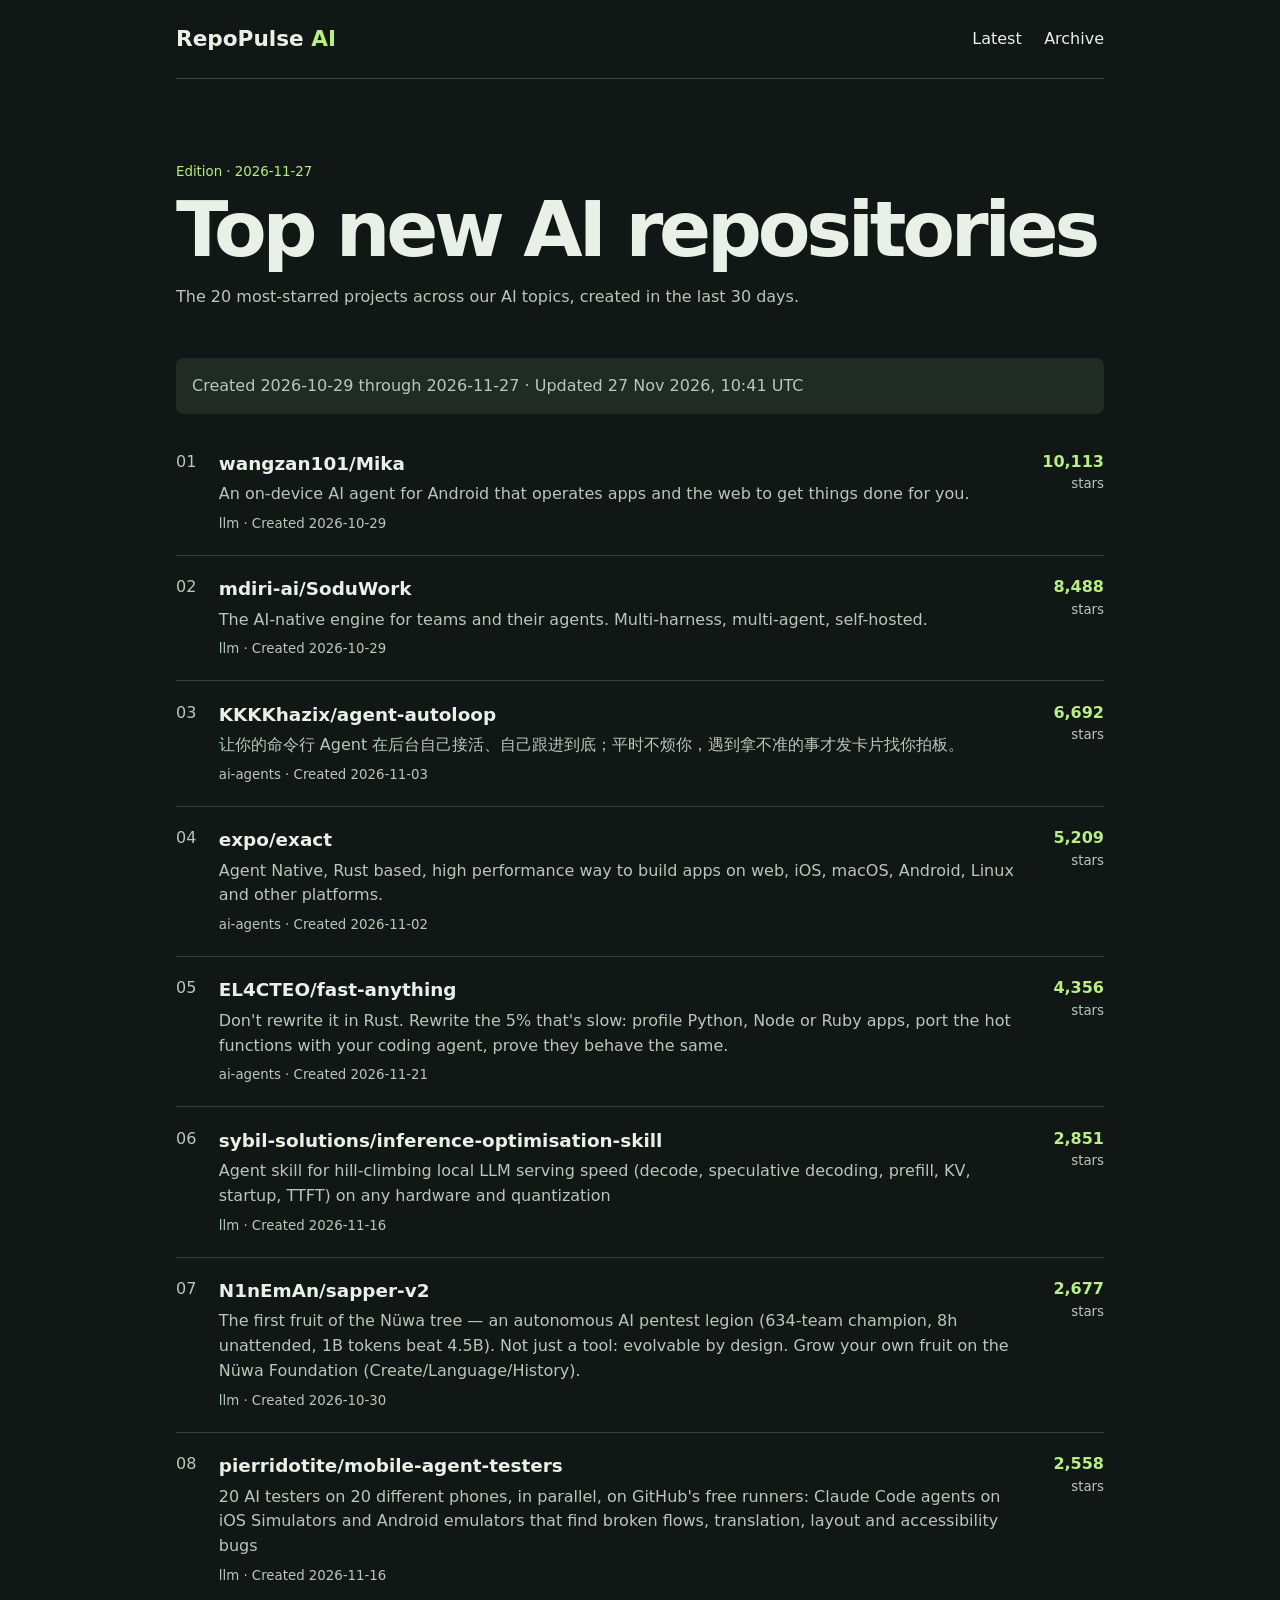
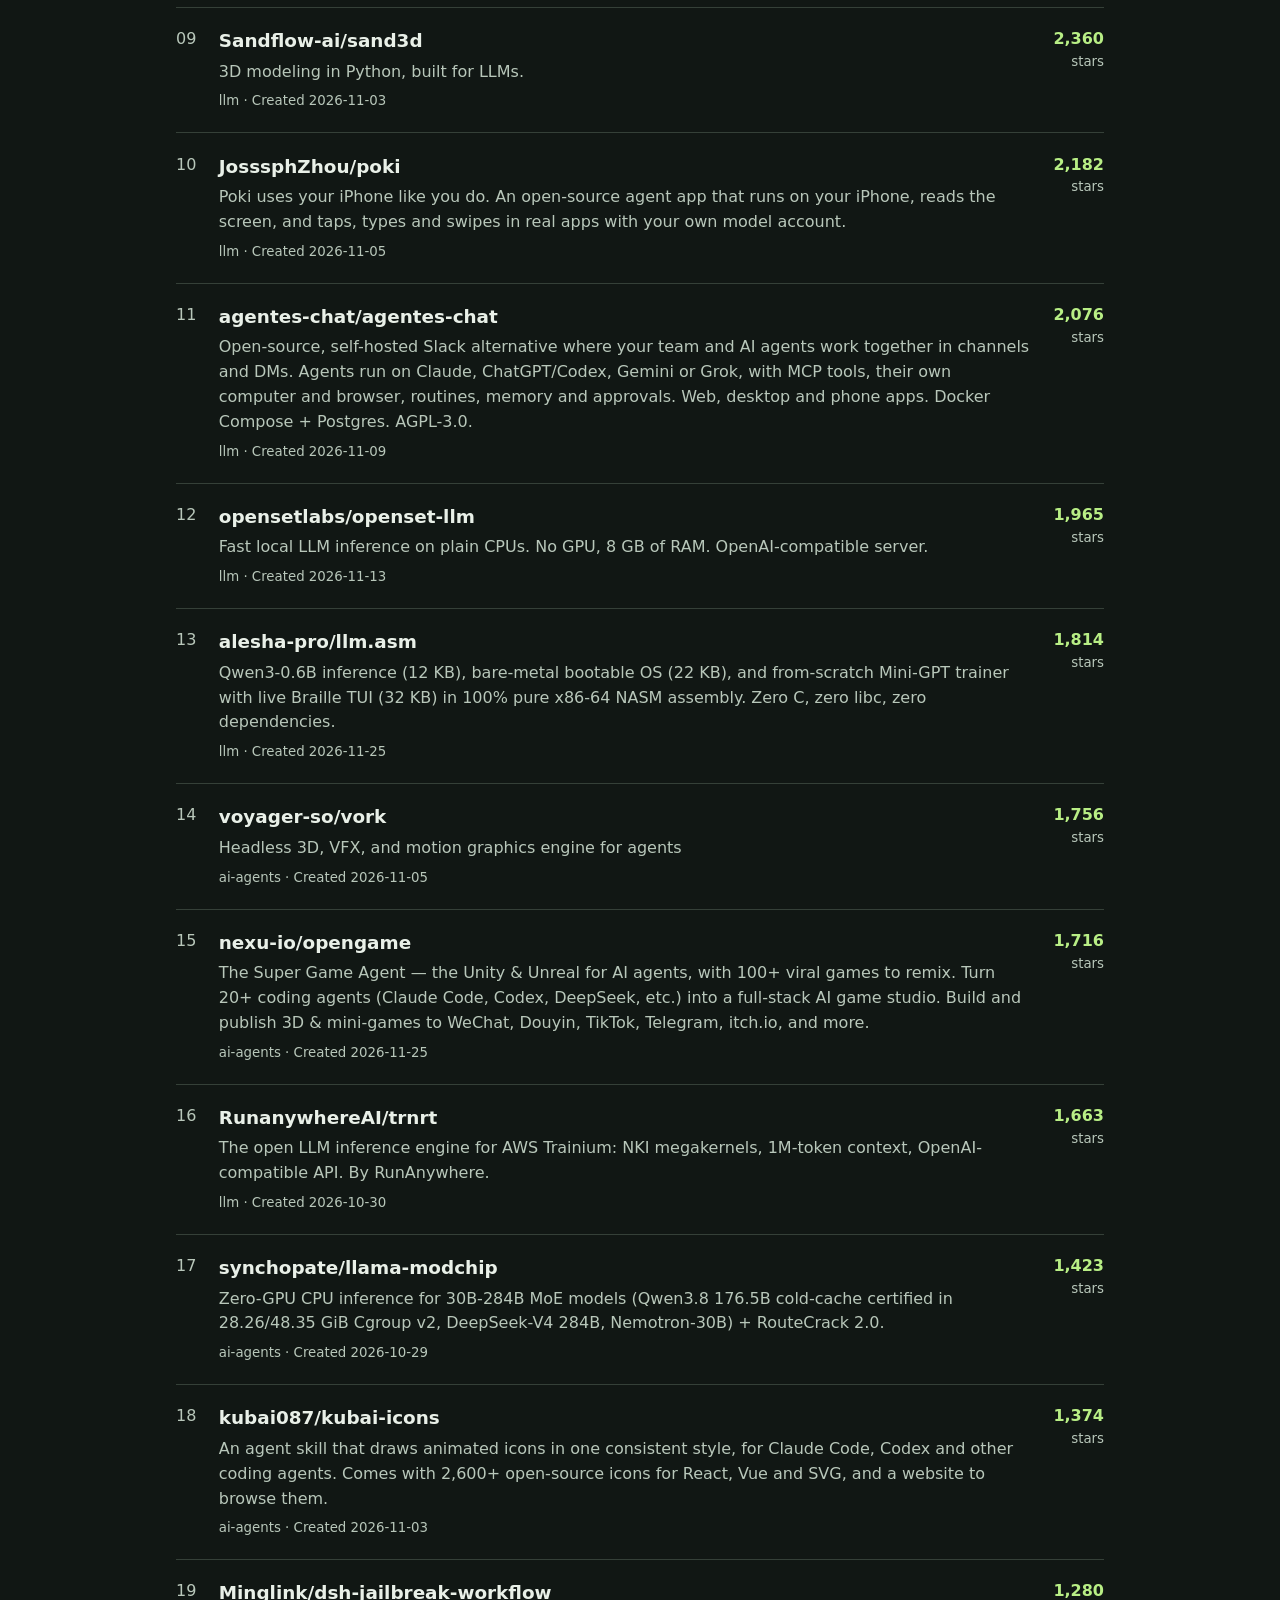
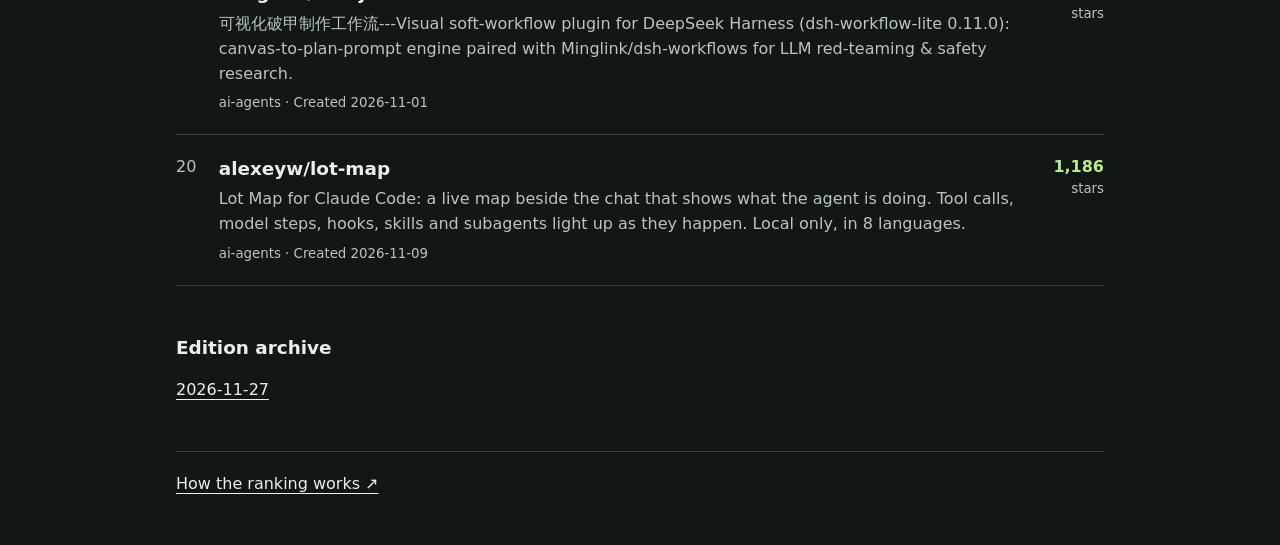
==== editions/2026-11-27/index.html @ 30b765ed "Record daily AI repository observation" ====
<!doctype html><html lang="en"><head><meta charset="utf-8">
<meta name="viewport" content="width=device-width, initial-scale=1">
<title>Edition · 2026-11-27 | RepoPulse AI</title><link rel="stylesheet" href="../../style.css"></head>
<body><header><a class="brand" href="../../">RepoPulse <b>AI</b></a>
<nav><a href="../../">Latest</a><a href="#archive">Archive</a></nav></header>
<main><section class="intro"><small>Edition · 2026-11-27</small><h1>Top new AI repositories</h1>
<p>The 20 most-starred projects across our AI topics, created in the last 30 days.</p></section>
<p class="window">Created 2026-10-29 through 2026-11-27 · Updated 27 Nov 2026, 10:41 UTC</p><ol><li class="row"><span class="rank">01</span><div>
<h2><a href="https://github.com/wangzan101/Mika">wangzan101/Mika</a></h2>
<p>An on-device AI agent for Android that operates apps and the web to get things done for you.</p><small>llm · Created <time datetime="2026-10-29">2026-10-29</time></small>
</div><strong>10,113<small>stars</small></strong></li><li class="row"><span class="rank">02</span><div>
<h2><a href="https://github.com/mdiri-ai/SoduWork">mdiri-ai/SoduWork</a></h2>
<p>The AI-native engine for teams and their agents. Multi-harness, multi-agent, self-hosted.</p><small>llm · Created <time datetime="2026-10-29">2026-10-29</time></small>
</div><strong>8,488<small>stars</small></strong></li><li class="row"><span class="rank">03</span><div>
<h2><a href="https://github.com/KKKKhazix/agent-autoloop">KKKKhazix/agent-autoloop</a></h2>
<p>让你的命令行 Agent 在后台自己接活、自己跟进到底；平时不烦你，遇到拿不准的事才发卡片找你拍板。</p><small>ai-agents · Created <time datetime="2026-11-03">2026-11-03</time></small>
</div><strong>6,692<small>stars</small></strong></li><li class="row"><span class="rank">04</span><div>
<h2><a href="https://github.com/expo/exact">expo/exact</a></h2>
<p>Agent Native, Rust based, high performance way to build apps on web, iOS, macOS, Android, Linux and other platforms. </p><small>ai-agents · Created <time datetime="2026-11-02">2026-11-02</time></small>
</div><strong>5,209<small>stars</small></strong></li><li class="row"><span class="rank">05</span><div>
<h2><a href="https://github.com/EL4CTEO/fast-anything">EL4CTEO/fast-anything</a></h2>
<p>Don&#x27;t rewrite it in Rust. Rewrite the 5% that&#x27;s slow: profile Python, Node or Ruby apps, port the hot functions with your coding agent, prove they behave the same.</p><small>ai-agents · Created <time datetime="2026-11-21">2026-11-21</time></small>
</div><strong>4,356<small>stars</small></strong></li><li class="row"><span class="rank">06</span><div>
<h2><a href="https://github.com/sybil-solutions/inference-optimisation-skill">sybil-solutions/inference-optimisation-skill</a></h2>
<p>Agent skill for hill-climbing local LLM serving speed (decode, speculative decoding, prefill, KV, startup, TTFT) on any hardware and quantization</p><small>llm · Created <time datetime="2026-11-16">2026-11-16</time></small>
</div><strong>2,851<small>stars</small></strong></li><li class="row"><span class="rank">07</span><div>
<h2><a href="https://github.com/N1nEmAn/sapper-v2">N1nEmAn/sapper-v2</a></h2>
<p>The first fruit of the Nüwa tree — an autonomous AI pentest legion (634-team champion, 8h unattended, 1B tokens beat 4.5B). Not just a tool: evolvable by design. Grow your own fruit on the Nüwa Foundation (Create/Language/History).</p><small>llm · Created <time datetime="2026-10-30">2026-10-30</time></small>
</div><strong>2,677<small>stars</small></strong></li><li class="row"><span class="rank">08</span><div>
<h2><a href="https://github.com/pierridotite/mobile-agent-testers">pierridotite/mobile-agent-testers</a></h2>
<p>20 AI testers on 20 different phones, in parallel, on GitHub&#x27;s free runners: Claude Code agents on iOS Simulators and Android emulators that find broken flows, translation, layout and accessibility bugs</p><small>llm · Created <time datetime="2026-11-16">2026-11-16</time></small>
</div><strong>2,558<small>stars</small></strong></li><li class="row"><span class="rank">09</span><div>
<h2><a href="https://github.com/Sandflow-ai/sand3d">Sandflow-ai/sand3d</a></h2>
<p>3D modeling in Python, built for LLMs.</p><small>llm · Created <time datetime="2026-11-03">2026-11-03</time></small>
</div><strong>2,360<small>stars</small></strong></li><li class="row"><span class="rank">10</span><div>
<h2><a href="https://github.com/JosssphZhou/poki">JosssphZhou/poki</a></h2>
<p>Poki uses your iPhone like you do. An open-source agent app that runs on your iPhone, reads the screen, and taps, types and swipes in real apps with your own model account.</p><small>llm · Created <time datetime="2026-11-05">2026-11-05</time></small>
</div><strong>2,182<small>stars</small></strong></li><li class="row"><span class="rank">11</span><div>
<h2><a href="https://github.com/agentes-chat/agentes-chat">agentes-chat/agentes-chat</a></h2>
<p>Open-source, self-hosted Slack alternative where your team and AI agents work together in channels and DMs. Agents run on Claude, ChatGPT/Codex, Gemini or Grok, with MCP tools, their own computer and browser, routines, memory and approvals. Web, desktop and phone apps. Docker Compose + Postgres. AGPL-3.0.</p><small>llm · Created <time datetime="2026-11-09">2026-11-09</time></small>
</div><strong>2,076<small>stars</small></strong></li><li class="row"><span class="rank">12</span><div>
<h2><a href="https://github.com/opensetlabs/openset-llm">opensetlabs/openset-llm</a></h2>
<p>Fast local LLM inference on plain CPUs. No GPU, 8 GB of RAM. OpenAI-compatible server.</p><small>llm · Created <time datetime="2026-11-13">2026-11-13</time></small>
</div><strong>1,965<small>stars</small></strong></li><li class="row"><span class="rank">13</span><div>
<h2><a href="https://github.com/alesha-pro/llm.asm">alesha-pro/llm.asm</a></h2>
<p>Qwen3-0.6B inference (12 KB), bare-metal bootable OS (22 KB), and from-scratch Mini-GPT trainer with live Braille TUI (32 KB) in 100% pure x86-64 NASM assembly. Zero C, zero libc, zero dependencies.</p><small>llm · Created <time datetime="2026-11-25">2026-11-25</time></small>
</div><strong>1,814<small>stars</small></strong></li><li class="row"><span class="rank">14</span><div>
<h2><a href="https://github.com/voyager-so/vork">voyager-so/vork</a></h2>
<p>Headless 3D, VFX, and motion graphics engine for agents</p><small>ai-agents · Created <time datetime="2026-11-05">2026-11-05</time></small>
</div><strong>1,756<small>stars</small></strong></li><li class="row"><span class="rank">15</span><div>
<h2><a href="https://github.com/nexu-io/opengame">nexu-io/opengame</a></h2>
<p>The Super Game Agent — the Unity &amp; Unreal for AI agents, with 100+ viral games to remix. Turn 20+ coding agents (Claude Code, Codex, DeepSeek, etc.) into a full-stack AI game studio. Build and publish 3D &amp; mini-games to WeChat, Douyin, TikTok, Telegram, itch.io, and more.</p><small>ai-agents · Created <time datetime="2026-11-25">2026-11-25</time></small>
</div><strong>1,716<small>stars</small></strong></li><li class="row"><span class="rank">16</span><div>
<h2><a href="https://github.com/RunanywhereAI/trnrt">RunanywhereAI/trnrt</a></h2>
<p>The open LLM inference engine for AWS Trainium: NKI megakernels, 1M-token context, OpenAI-compatible API. By RunAnywhere.</p><small>llm · Created <time datetime="2026-10-30">2026-10-30</time></small>
</div><strong>1,663<small>stars</small></strong></li><li class="row"><span class="rank">17</span><div>
<h2><a href="https://github.com/synchopate/llama-modchip">synchopate/llama-modchip</a></h2>
<p>Zero-GPU CPU inference for 30B-284B MoE models (Qwen3.8 176.5B cold-cache certified in 28.26/48.35 GiB Cgroup v2, DeepSeek-V4 284B, Nemotron-30B) + RouteCrack 2.0.</p><small>ai-agents · Created <time datetime="2026-10-29">2026-10-29</time></small>
</div><strong>1,423<small>stars</small></strong></li><li class="row"><span class="rank">18</span><div>
<h2><a href="https://github.com/kubai087/kubai-icons">kubai087/kubai-icons</a></h2>
<p>An agent skill that draws animated icons in one consistent style, for Claude Code, Codex and other coding agents. Comes with 2,600+ open-source icons for React, Vue and SVG, and a website to browse them.</p><small>ai-agents · Created <time datetime="2026-11-03">2026-11-03</time></small>
</div><strong>1,374<small>stars</small></strong></li><li class="row"><span class="rank">19</span><div>
<h2><a href="https://github.com/Minglink/dsh-jailbreak-workflow">Minglink/dsh-jailbreak-workflow</a></h2>
<p>可视化破甲制作工作流---Visual soft-workflow plugin for DeepSeek Harness (dsh-workflow-lite 0.11.0): canvas-to-plan-prompt engine paired with Minglink/dsh-workflows for LLM red-teaming &amp; safety research.</p><small>ai-agents · Created <time datetime="2026-11-01">2026-11-01</time></small>
</div><strong>1,280<small>stars</small></strong></li><li class="row"><span class="rank">20</span><div>
<h2><a href="https://github.com/alexeyw/lot-map">alexeyw/lot-map</a></h2>
<p>Lot Map for Claude Code: a live map beside the chat that shows what the agent is doing. Tool calls, model steps, hooks, skills and subagents light up as they happen. Local only, in 8 languages.</p><small>ai-agents · Created <time datetime="2026-11-09">2026-11-09</time></small>
</div><strong>1,186<small>stars</small></strong></li></ol>
<section id="archive"><h2>Edition archive</h2><ul><li><a href="../../editions/2026-11-27/">2026-11-27</a></li></ul></section>
<footer><a href="https://github.com/Devparihar5/repopulse-ai#ranking">How the ranking works ↗</a></footer>
</main></body></html>
---- style.css ----
:root {color-scheme:dark;font:16px/1.55 "Inter",system-ui,sans-serif;background:#111714;color:#e9f0e8}
* {box-sizing:border-box}
body {max-width:64rem;margin:auto;padding:0 clamp(1rem,4vw,3rem)}
header,nav,.row {display:flex;align-items:center;gap:1.4rem}
header {justify-content:space-between;padding:1.4rem 0;border-bottom:1px solid #38443a}
a {color:inherit;text-underline-offset:.25em}
.brand,h2 a,nav a {text-decoration:none}
a:hover {text-decoration:underline}
.brand {font-size:1.35rem;font-weight:750}
b,strong,.intro small {color:#b8ee85}
.intro {padding:clamp(2rem,7vw,5rem) 0 1rem}
h1 {font-size:clamp(2.4rem,6vw,4.8rem);line-height:1;margin:.5rem 0;letter-spacing:-.055em}
p,small,.rank {color:#b8c7ba}
.window,.empty {padding:1rem;background:#202c23;border-radius:.45rem}
ol,ul {padding:0;list-style:none}
.row {padding:1.2rem 0;border-bottom:1px solid #354038;align-items:flex-start}
.row div {flex:1;min-width:0;overflow-wrap:anywhere}
h2 {font-size:1.15rem;margin:0}
.row p {margin:.25rem 0}
strong,.rank {font-variant-numeric:tabular-nums}
strong {text-align:right}
strong small {display:block;font-weight:400}
#archive {margin:3rem 0}
#archive ul {display:flex;flex-wrap:wrap;gap:1rem}
footer {border-top:1px solid #354038;padding:1.25rem 0 3rem}
@media(max-width:520px){.row {gap:.55rem}nav {gap:.8rem}}
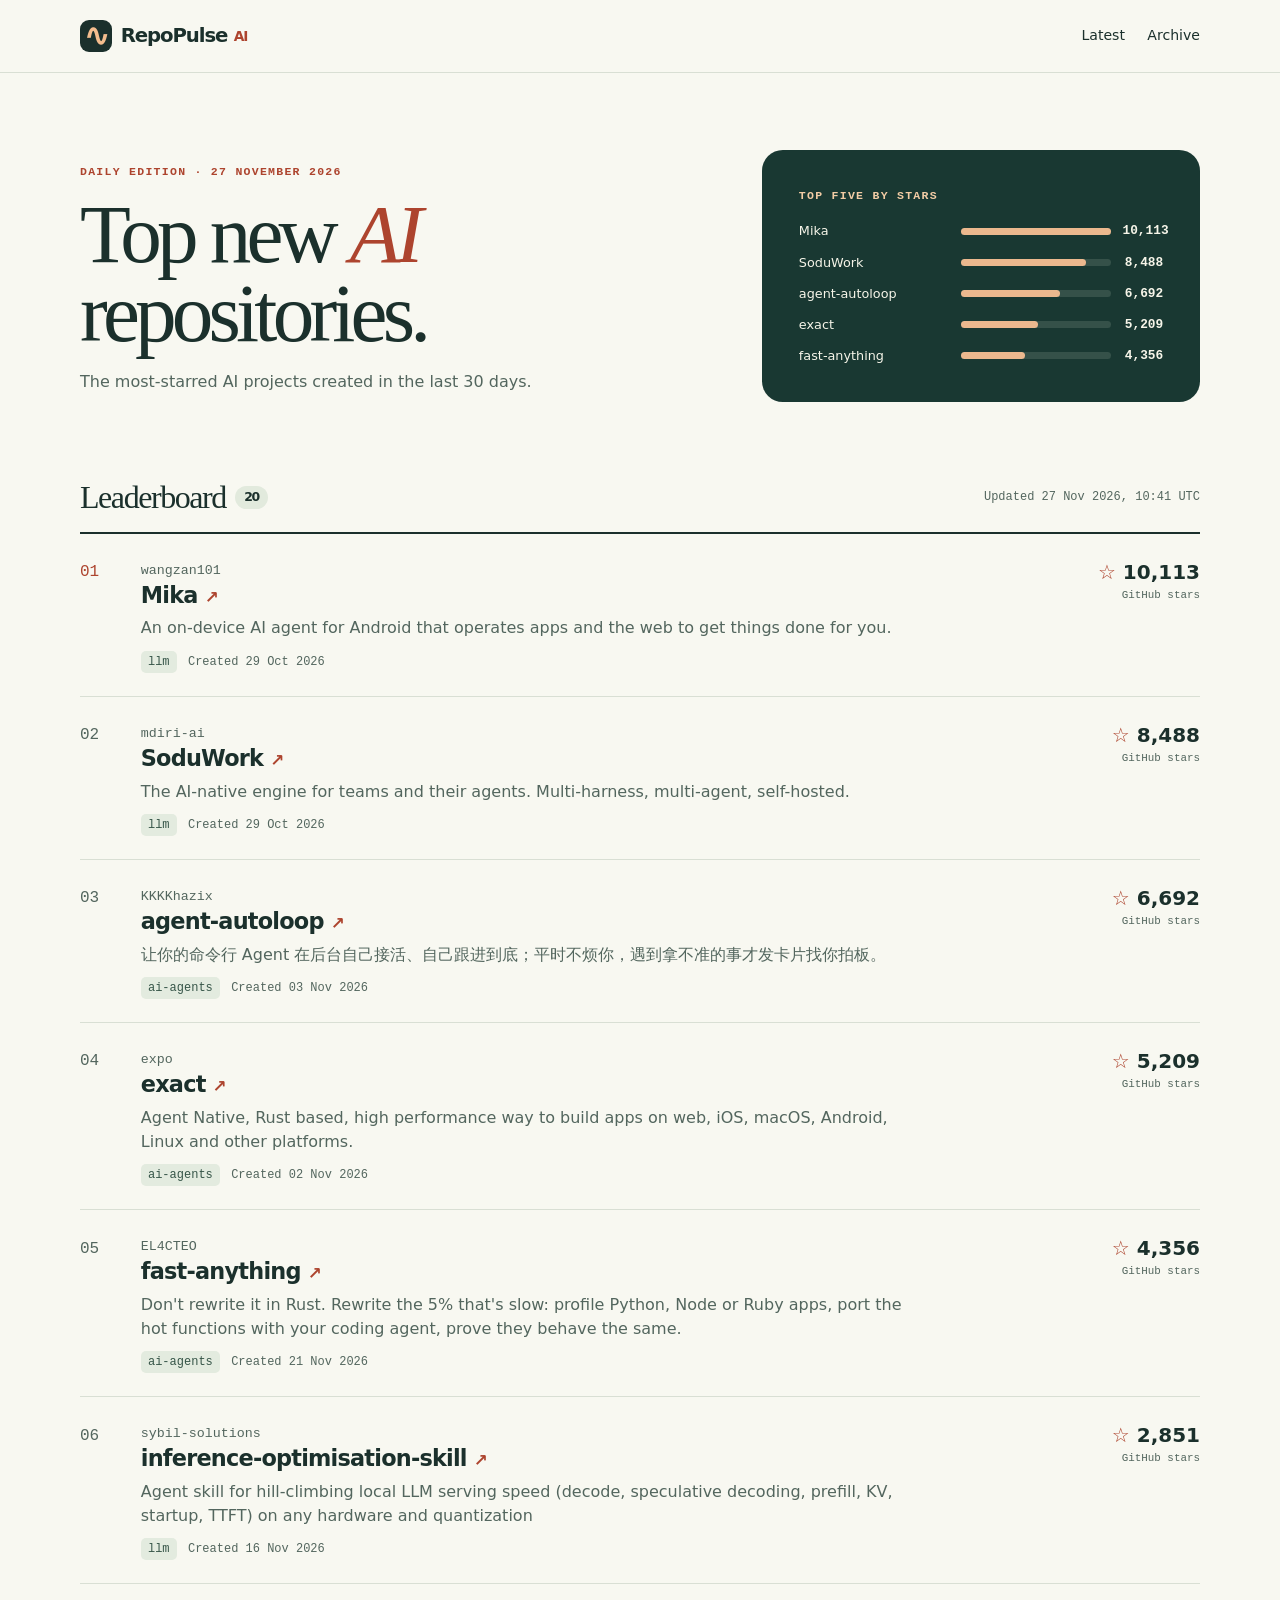
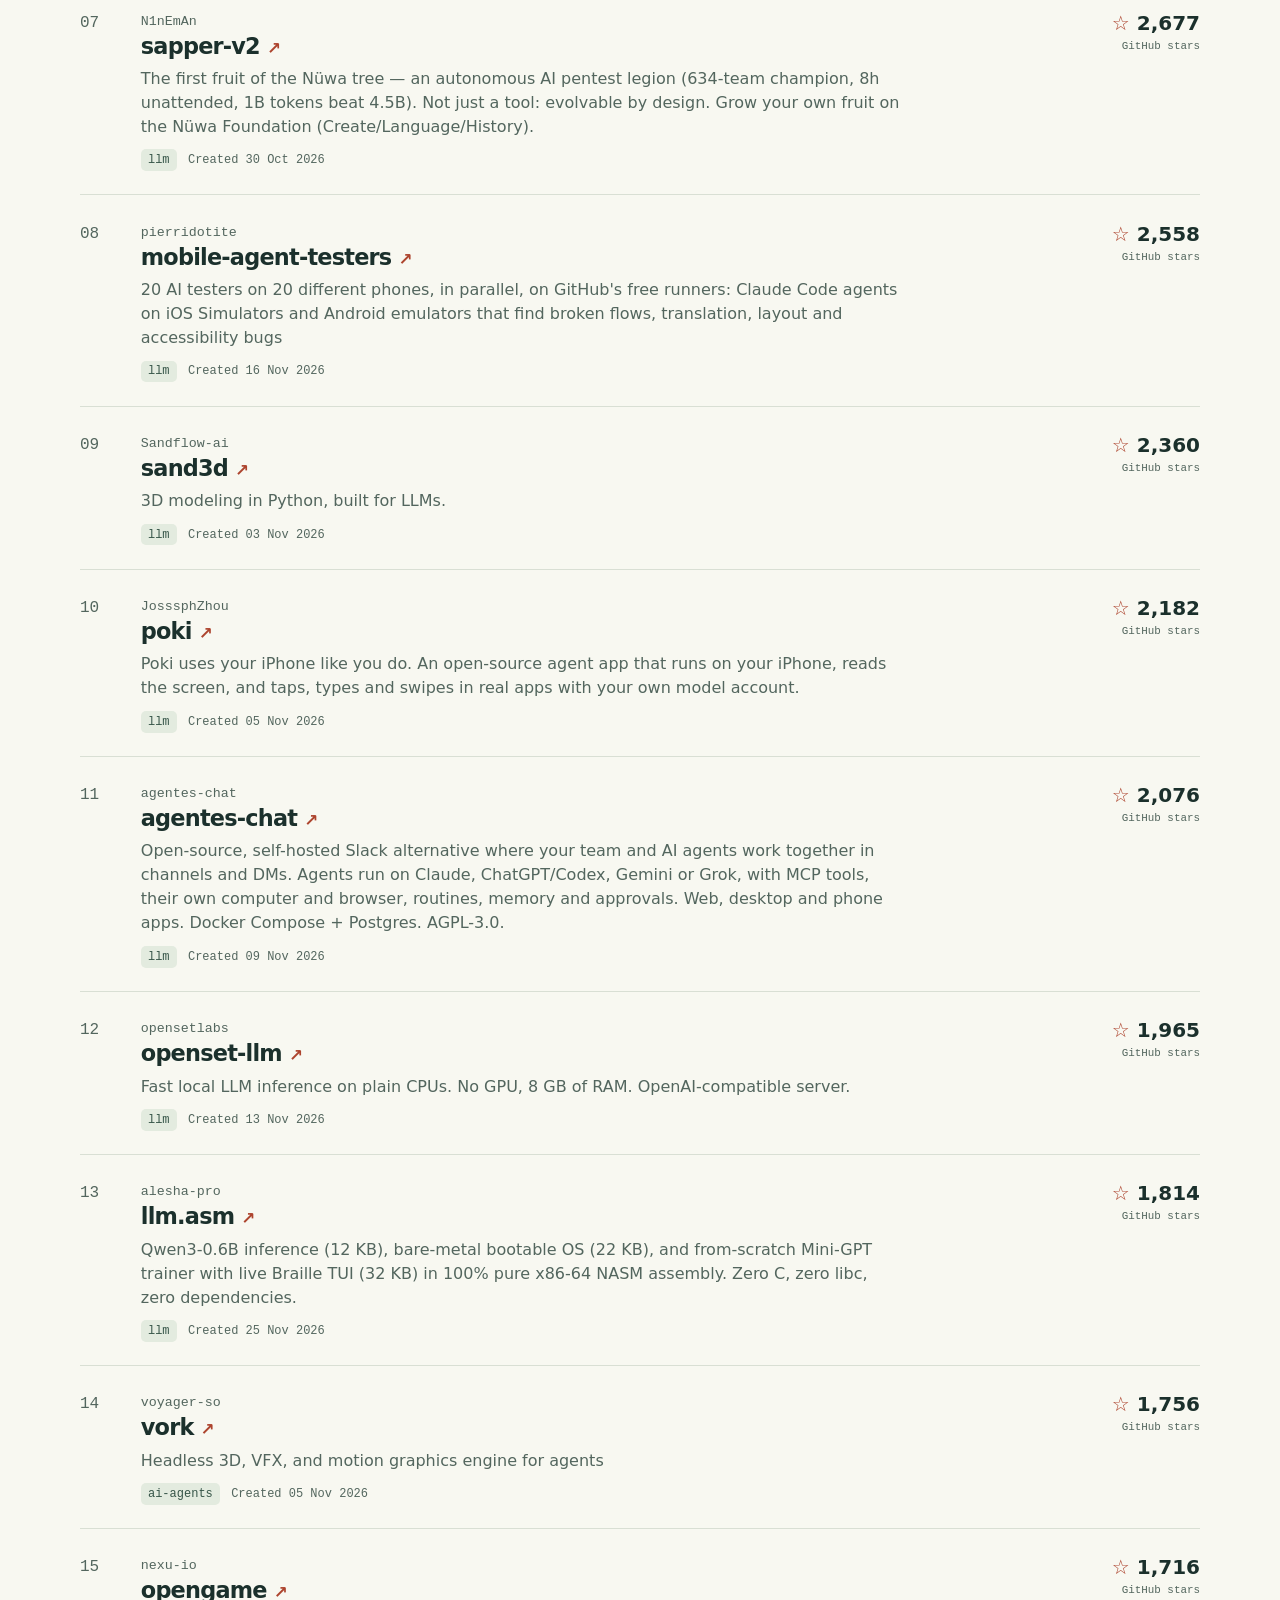
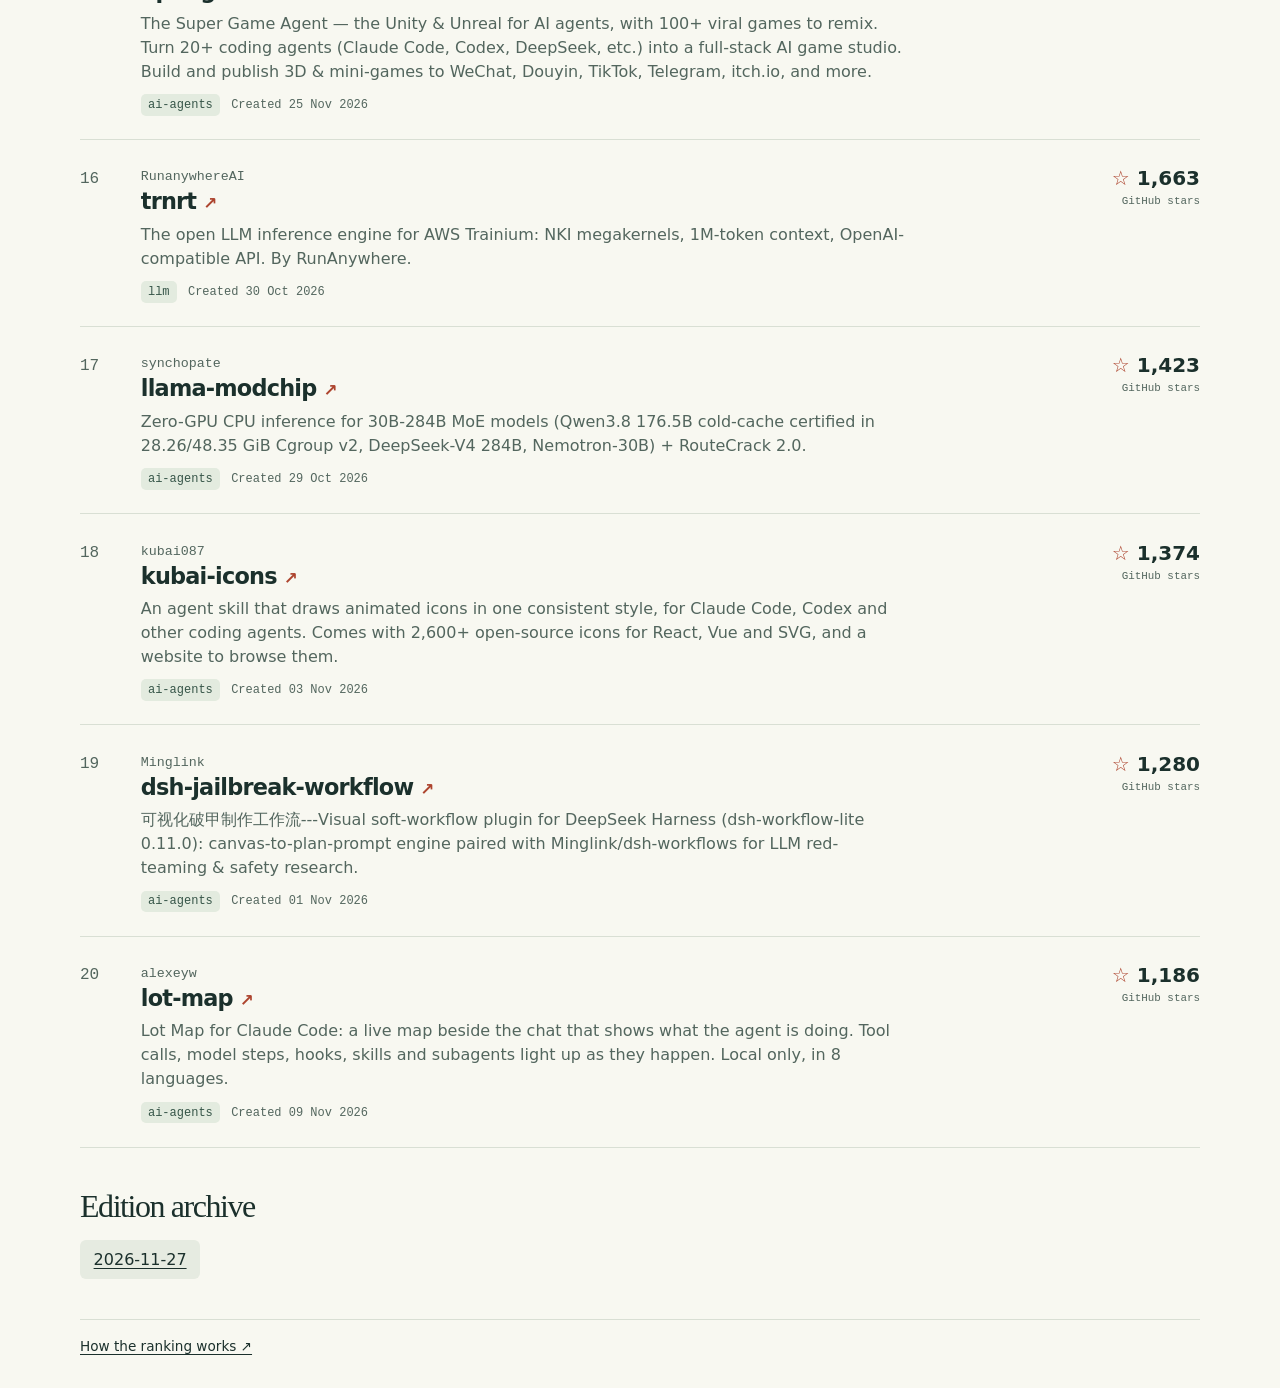
==== commit 4cee3900: "Record daily AI repository observation" ====
--- a/editions/2026-11-27/index.html
+++ b/editions/2026-11-27/index.html
@@ -1,71 +1,92 @@
 <!doctype html><html lang="en"><head><meta charset="utf-8">
 <meta name="viewport" content="width=device-width, initial-scale=1">
-<title>Edition · 2026-11-27 | RepoPulse AI</title><link rel="stylesheet" href="../../style.css"></head>
-<body><header><a class="brand" href="../../">RepoPulse <b>AI</b></a>
-<nav><a href="../../">Latest</a><a href="#archive">Archive</a></nav></header>
-<main><section class="intro"><small>Edition · 2026-11-27</small><h1>Top new AI repositories</h1>
-<p>The 20 most-starred projects across our AI topics, created in the last 30 days.</p></section>
-<p class="window">Created 2026-10-29 through 2026-11-27 · Updated 27 Nov 2026, 10:41 UTC</p><ol><li class="row"><span class="rank">01</span><div>
-<h2><a href="https://github.com/wangzan101/Mika">wangzan101/Mika</a></h2>
-<p>An on-device AI agent for Android that operates apps and the web to get things done for you.</p><small>llm · Created <time datetime="2026-10-29">2026-10-29</time></small>
-</div><strong>10,113<small>stars</small></strong></li><li class="row"><span class="rank">02</span><div>
-<h2><a href="https://github.com/mdiri-ai/SoduWork">mdiri-ai/SoduWork</a></h2>
-<p>The AI-native engine for teams and their agents. Multi-harness, multi-agent, self-hosted.</p><small>llm · Created <time datetime="2026-10-29">2026-10-29</time></small>
-</div><strong>8,488<small>stars</small></strong></li><li class="row"><span class="rank">03</span><div>
-<h2><a href="https://github.com/KKKKhazix/agent-autoloop">KKKKhazix/agent-autoloop</a></h2>
-<p>让你的命令行 Agent 在后台自己接活、自己跟进到底；平时不烦你，遇到拿不准的事才发卡片找你拍板。</p><small>ai-agents · Created <time datetime="2026-11-03">2026-11-03</time></small>
-</div><strong>6,692<small>stars</small></strong></li><li class="row"><span class="rank">04</span><div>
-<h2><a href="https://github.com/expo/exact">expo/exact</a></h2>
-<p>Agent Native, Rust based, high performance way to build apps on web, iOS, macOS, Android, Linux and other platforms. </p><small>ai-agents · Created <time datetime="2026-11-02">2026-11-02</time></small>
-</div><strong>5,209<small>stars</small></strong></li><li class="row"><span class="rank">05</span><div>
-<h2><a href="https://github.com/EL4CTEO/fast-anything">EL4CTEO/fast-anything</a></h2>
-<p>Don&#x27;t rewrite it in Rust. Rewrite the 5% that&#x27;s slow: profile Python, Node or Ruby apps, port the hot functions with your coding agent, prove they behave the same.</p><small>ai-agents · Created <time datetime="2026-11-21">2026-11-21</time></small>
-</div><strong>4,356<small>stars</small></strong></li><li class="row"><span class="rank">06</span><div>
-<h2><a href="https://github.com/sybil-solutions/inference-optimisation-skill">sybil-solutions/inference-optimisation-skill</a></h2>
-<p>Agent skill for hill-climbing local LLM serving speed (decode, speculative decoding, prefill, KV, startup, TTFT) on any hardware and quantization</p><small>llm · Created <time datetime="2026-11-16">2026-11-16</time></small>
-</div><strong>2,851<small>stars</small></strong></li><li class="row"><span class="rank">07</span><div>
-<h2><a href="https://github.com/N1nEmAn/sapper-v2">N1nEmAn/sapper-v2</a></h2>
-<p>The first fruit of the Nüwa tree — an autonomous AI pentest legion (634-team champion, 8h unattended, 1B tokens beat 4.5B). Not just a tool: evolvable by design. Grow your own fruit on the Nüwa Foundation (Create/Language/History).</p><small>llm · Created <time datetime="2026-10-30">2026-10-30</time></small>
-</div><strong>2,677<small>stars</small></strong></li><li class="row"><span class="rank">08</span><div>
-<h2><a href="https://github.com/pierridotite/mobile-agent-testers">pierridotite/mobile-agent-testers</a></h2>
-<p>20 AI testers on 20 different phones, in parallel, on GitHub&#x27;s free runners: Claude Code agents on iOS Simulators and Android emulators that find broken flows, translation, layout and accessibility bugs</p><small>llm · Created <time datetime="2026-11-16">2026-11-16</time></small>
-</div><strong>2,558<small>stars</small></strong></li><li class="row"><span class="rank">09</span><div>
-<h2><a href="https://github.com/Sandflow-ai/sand3d">Sandflow-ai/sand3d</a></h2>
-<p>3D modeling in Python, built for LLMs.</p><small>llm · Created <time datetime="2026-11-03">2026-11-03</time></small>
-</div><strong>2,360<small>stars</small></strong></li><li class="row"><span class="rank">10</span><div>
-<h2><a href="https://github.com/JosssphZhou/poki">JosssphZhou/poki</a></h2>
-<p>Poki uses your iPhone like you do. An open-source agent app that runs on your iPhone, reads the screen, and taps, types and swipes in real apps with your own model account.</p><small>llm · Created <time datetime="2026-11-05">2026-11-05</time></small>
-</div><strong>2,182<small>stars</small></strong></li><li class="row"><span class="rank">11</span><div>
-<h2><a href="https://github.com/agentes-chat/agentes-chat">agentes-chat/agentes-chat</a></h2>
-<p>Open-source, self-hosted Slack alternative where your team and AI agents work together in channels and DMs. Agents run on Claude, ChatGPT/Codex, Gemini or Grok, with MCP tools, their own computer and browser, routines, memory and approvals. Web, desktop and phone apps. Docker Compose + Postgres. AGPL-3.0.</p><small>llm · Created <time datetime="2026-11-09">2026-11-09</time></small>
-</div><strong>2,076<small>stars</small></strong></li><li class="row"><span class="rank">12</span><div>
-<h2><a href="https://github.com/opensetlabs/openset-llm">opensetlabs/openset-llm</a></h2>
-<p>Fast local LLM inference on plain CPUs. No GPU, 8 GB of RAM. OpenAI-compatible server.</p><small>llm · Created <time datetime="2026-11-13">2026-11-13</time></small>
-</div><strong>1,965<small>stars</small></strong></li><li class="row"><span class="rank">13</span><div>
-<h2><a href="https://github.com/alesha-pro/llm.asm">alesha-pro/llm.asm</a></h2>
-<p>Qwen3-0.6B inference (12 KB), bare-metal bootable OS (22 KB), and from-scratch Mini-GPT trainer with live Braille TUI (32 KB) in 100% pure x86-64 NASM assembly. Zero C, zero libc, zero dependencies.</p><small>llm · Created <time datetime="2026-11-25">2026-11-25</time></small>
-</div><strong>1,814<small>stars</small></strong></li><li class="row"><span class="rank">14</span><div>
-<h2><a href="https://github.com/voyager-so/vork">voyager-so/vork</a></h2>
-<p>Headless 3D, VFX, and motion graphics engine for agents</p><small>ai-agents · Created <time datetime="2026-11-05">2026-11-05</time></small>
-</div><strong>1,756<small>stars</small></strong></li><li class="row"><span class="rank">15</span><div>
-<h2><a href="https://github.com/nexu-io/opengame">nexu-io/opengame</a></h2>
-<p>The Super Game Agent — the Unity &amp; Unreal for AI agents, with 100+ viral games to remix. Turn 20+ coding agents (Claude Code, Codex, DeepSeek, etc.) into a full-stack AI game studio. Build and publish 3D &amp; mini-games to WeChat, Douyin, TikTok, Telegram, itch.io, and more.</p><small>ai-agents · Created <time datetime="2026-11-25">2026-11-25</time></small>
-</div><strong>1,716<small>stars</small></strong></li><li class="row"><span class="rank">16</span><div>
-<h2><a href="https://github.com/RunanywhereAI/trnrt">RunanywhereAI/trnrt</a></h2>
-<p>The open LLM inference engine for AWS Trainium: NKI megakernels, 1M-token context, OpenAI-compatible API. By RunAnywhere.</p><small>llm · Created <time datetime="2026-10-30">2026-10-30</time></small>
-</div><strong>1,663<small>stars</small></strong></li><li class="row"><span class="rank">17</span><div>
-<h2><a href="https://github.com/synchopate/llama-modchip">synchopate/llama-modchip</a></h2>
-<p>Zero-GPU CPU inference for 30B-284B MoE models (Qwen3.8 176.5B cold-cache certified in 28.26/48.35 GiB Cgroup v2, DeepSeek-V4 284B, Nemotron-30B) + RouteCrack 2.0.</p><small>ai-agents · Created <time datetime="2026-10-29">2026-10-29</time></small>
-</div><strong>1,423<small>stars</small></strong></li><li class="row"><span class="rank">18</span><div>
-<h2><a href="https://github.com/kubai087/kubai-icons">kubai087/kubai-icons</a></h2>
-<p>An agent skill that draws animated icons in one consistent style, for Claude Code, Codex and other coding agents. Comes with 2,600+ open-source icons for React, Vue and SVG, and a website to browse them.</p><small>ai-agents · Created <time datetime="2026-11-03">2026-11-03</time></small>
-</div><strong>1,374<small>stars</small></strong></li><li class="row"><span class="rank">19</span><div>
-<h2><a href="https://github.com/Minglink/dsh-jailbreak-workflow">Minglink/dsh-jailbreak-workflow</a></h2>
-<p>可视化破甲制作工作流---Visual soft-workflow plugin for DeepSeek Harness (dsh-workflow-lite 0.11.0): canvas-to-plan-prompt engine paired with Minglink/dsh-workflows for LLM red-teaming &amp; safety research.</p><small>ai-agents · Created <time datetime="2026-11-01">2026-11-01</time></small>
-</div><strong>1,280<small>stars</small></strong></li><li class="row"><span class="rank">20</span><div>
-<h2><a href="https://github.com/alexeyw/lot-map">alexeyw/lot-map</a></h2>
-<p>Lot Map for Claude Code: a live map beside the chat that shows what the agent is doing. Tool calls, model steps, hooks, skills and subagents light up as they happen. Local only, in 8 languages.</p><small>ai-agents · Created <time datetime="2026-11-09">2026-11-09</time></small>
-</div><strong>1,186<small>stars</small></strong></li></ol>
+<title>27 November 2026 | RepoPulse AI</title><link rel="stylesheet" href="../../style.css"></head>
+<body><header><div class="wrap mast"><a class="brand" href="../../"><em aria-hidden="true">∿</em> RepoPulse <b>AI</b></a>
+<nav aria-label="Main"><a href="../../">Latest</a><a href="#archive">Archive</a></nav></div></header>
+<main class="wrap"><section class="intro"><div><small class="edition">Daily edition · 27 November 2026</small>
+<h1>Top new <em>AI</em><br>repositories.</h1>
+<p>The most-starred AI projects created in the last 30 days.</p></div><figure><figcaption>Top five by stars</figcaption><ol class="bars"><li><span>Mika</span><i style="--width:100.00%"></i><b>10,113</b></li><li><span>SoduWork</span><i style="--width:83.93%"></i><b>8,488</b></li><li><span>agent-autoloop</span><i style="--width:66.17%"></i><b>6,692</b></li><li><span>exact</span><i style="--width:51.51%"></i><b>5,209</b></li><li><span>fast-anything</span><i style="--width:43.07%"></i><b>4,356</b></li></ol></figure></section>
+<section aria-label="Repository leaderboard"><div class="sectionhead"><h2>Leaderboard <small>20</small></h2><span>Updated 27 Nov 2026, 10:41 UTC</span></div><ol class="leaderboard"><li class="row"><span class="rank">01</span><div class="project">
+<small>wangzan101</small><h2><a href="https://github.com/wangzan101/Mika">Mika <span aria-hidden="true">↗</span></a></h2>
+<p>An on-device AI agent for Android that operates apps and the web to get things done for you.</p><div class="meta"><b>llm</b>
+<span>Created <time datetime="2026-10-29">29 Oct 2026</time></span></div></div>
+<strong><span aria-hidden="true">☆</span> 10,113<small>GitHub stars</small></strong></li><li class="row"><span class="rank">02</span><div class="project">
+<small>mdiri-ai</small><h2><a href="https://github.com/mdiri-ai/SoduWork">SoduWork <span aria-hidden="true">↗</span></a></h2>
+<p>The AI-native engine for teams and their agents. Multi-harness, multi-agent, self-hosted.</p><div class="meta"><b>llm</b>
+<span>Created <time datetime="2026-10-29">29 Oct 2026</time></span></div></div>
+<strong><span aria-hidden="true">☆</span> 8,488<small>GitHub stars</small></strong></li><li class="row"><span class="rank">03</span><div class="project">
+<small>KKKKhazix</small><h2><a href="https://github.com/KKKKhazix/agent-autoloop">agent-autoloop <span aria-hidden="true">↗</span></a></h2>
+<p>让你的命令行 Agent 在后台自己接活、自己跟进到底；平时不烦你，遇到拿不准的事才发卡片找你拍板。</p><div class="meta"><b>ai-agents</b>
+<span>Created <time datetime="2026-11-03">03 Nov 2026</time></span></div></div>
+<strong><span aria-hidden="true">☆</span> 6,692<small>GitHub stars</small></strong></li><li class="row"><span class="rank">04</span><div class="project">
+<small>expo</small><h2><a href="https://github.com/expo/exact">exact <span aria-hidden="true">↗</span></a></h2>
+<p>Agent Native, Rust based, high performance way to build apps on web, iOS, macOS, Android, Linux and other platforms. </p><div class="meta"><b>ai-agents</b>
+<span>Created <time datetime="2026-11-02">02 Nov 2026</time></span></div></div>
+<strong><span aria-hidden="true">☆</span> 5,209<small>GitHub stars</small></strong></li><li class="row"><span class="rank">05</span><div class="project">
+<small>EL4CTEO</small><h2><a href="https://github.com/EL4CTEO/fast-anything">fast-anything <span aria-hidden="true">↗</span></a></h2>
+<p>Don&#x27;t rewrite it in Rust. Rewrite the 5% that&#x27;s slow: profile Python, Node or Ruby apps, port the hot functions with your coding agent, prove they behave the same.</p><div class="meta"><b>ai-agents</b>
+<span>Created <time datetime="2026-11-21">21 Nov 2026</time></span></div></div>
+<strong><span aria-hidden="true">☆</span> 4,356<small>GitHub stars</small></strong></li><li class="row"><span class="rank">06</span><div class="project">
+<small>sybil-solutions</small><h2><a href="https://github.com/sybil-solutions/inference-optimisation-skill">inference-optimisation-skill <span aria-hidden="true">↗</span></a></h2>
+<p>Agent skill for hill-climbing local LLM serving speed (decode, speculative decoding, prefill, KV, startup, TTFT) on any hardware and quantization</p><div class="meta"><b>llm</b>
+<span>Created <time datetime="2026-11-16">16 Nov 2026</time></span></div></div>
+<strong><span aria-hidden="true">☆</span> 2,851<small>GitHub stars</small></strong></li><li class="row"><span class="rank">07</span><div class="project">
+<small>N1nEmAn</small><h2><a href="https://github.com/N1nEmAn/sapper-v2">sapper-v2 <span aria-hidden="true">↗</span></a></h2>
+<p>The first fruit of the Nüwa tree — an autonomous AI pentest legion (634-team champion, 8h unattended, 1B tokens beat 4.5B). Not just a tool: evolvable by design. Grow your own fruit on the Nüwa Foundation (Create/Language/History).</p><div class="meta"><b>llm</b>
+<span>Created <time datetime="2026-10-30">30 Oct 2026</time></span></div></div>
+<strong><span aria-hidden="true">☆</span> 2,677<small>GitHub stars</small></strong></li><li class="row"><span class="rank">08</span><div class="project">
+<small>pierridotite</small><h2><a href="https://github.com/pierridotite/mobile-agent-testers">mobile-agent-testers <span aria-hidden="true">↗</span></a></h2>
+<p>20 AI testers on 20 different phones, in parallel, on GitHub&#x27;s free runners: Claude Code agents on iOS Simulators and Android emulators that find broken flows, translation, layout and accessibility bugs</p><div class="meta"><b>llm</b>
+<span>Created <time datetime="2026-11-16">16 Nov 2026</time></span></div></div>
+<strong><span aria-hidden="true">☆</span> 2,558<small>GitHub stars</small></strong></li><li class="row"><span class="rank">09</span><div class="project">
+<small>Sandflow-ai</small><h2><a href="https://github.com/Sandflow-ai/sand3d">sand3d <span aria-hidden="true">↗</span></a></h2>
+<p>3D modeling in Python, built for LLMs.</p><div class="meta"><b>llm</b>
+<span>Created <time datetime="2026-11-03">03 Nov 2026</time></span></div></div>
+<strong><span aria-hidden="true">☆</span> 2,360<small>GitHub stars</small></strong></li><li class="row"><span class="rank">10</span><div class="project">
+<small>JosssphZhou</small><h2><a href="https://github.com/JosssphZhou/poki">poki <span aria-hidden="true">↗</span></a></h2>
+<p>Poki uses your iPhone like you do. An open-source agent app that runs on your iPhone, reads the screen, and taps, types and swipes in real apps with your own model account.</p><div class="meta"><b>llm</b>
+<span>Created <time datetime="2026-11-05">05 Nov 2026</time></span></div></div>
+<strong><span aria-hidden="true">☆</span> 2,182<small>GitHub stars</small></strong></li><li class="row"><span class="rank">11</span><div class="project">
+<small>agentes-chat</small><h2><a href="https://github.com/agentes-chat/agentes-chat">agentes-chat <span aria-hidden="true">↗</span></a></h2>
+<p>Open-source, self-hosted Slack alternative where your team and AI agents work together in channels and DMs. Agents run on Claude, ChatGPT/Codex, Gemini or Grok, with MCP tools, their own computer and browser, routines, memory and approvals. Web, desktop and phone apps. Docker Compose + Postgres. AGPL-3.0.</p><div class="meta"><b>llm</b>
+<span>Created <time datetime="2026-11-09">09 Nov 2026</time></span></div></div>
+<strong><span aria-hidden="true">☆</span> 2,076<small>GitHub stars</small></strong></li><li class="row"><span class="rank">12</span><div class="project">
+<small>opensetlabs</small><h2><a href="https://github.com/opensetlabs/openset-llm">openset-llm <span aria-hidden="true">↗</span></a></h2>
+<p>Fast local LLM inference on plain CPUs. No GPU, 8 GB of RAM. OpenAI-compatible server.</p><div class="meta"><b>llm</b>
+<span>Created <time datetime="2026-11-13">13 Nov 2026</time></span></div></div>
+<strong><span aria-hidden="true">☆</span> 1,965<small>GitHub stars</small></strong></li><li class="row"><span class="rank">13</span><div class="project">
+<small>alesha-pro</small><h2><a href="https://github.com/alesha-pro/llm.asm">llm.asm <span aria-hidden="true">↗</span></a></h2>
+<p>Qwen3-0.6B inference (12 KB), bare-metal bootable OS (22 KB), and from-scratch Mini-GPT trainer with live Braille TUI (32 KB) in 100% pure x86-64 NASM assembly. Zero C, zero libc, zero dependencies.</p><div class="meta"><b>llm</b>
+<span>Created <time datetime="2026-11-25">25 Nov 2026</time></span></div></div>
+<strong><span aria-hidden="true">☆</span> 1,814<small>GitHub stars</small></strong></li><li class="row"><span class="rank">14</span><div class="project">
+<small>voyager-so</small><h2><a href="https://github.com/voyager-so/vork">vork <span aria-hidden="true">↗</span></a></h2>
+<p>Headless 3D, VFX, and motion graphics engine for agents</p><div class="meta"><b>ai-agents</b>
+<span>Created <time datetime="2026-11-05">05 Nov 2026</time></span></div></div>
+<strong><span aria-hidden="true">☆</span> 1,756<small>GitHub stars</small></strong></li><li class="row"><span class="rank">15</span><div class="project">
+<small>nexu-io</small><h2><a href="https://github.com/nexu-io/opengame">opengame <span aria-hidden="true">↗</span></a></h2>
+<p>The Super Game Agent — the Unity &amp; Unreal for AI agents, with 100+ viral games to remix. Turn 20+ coding agents (Claude Code, Codex, DeepSeek, etc.) into a full-stack AI game studio. Build and publish 3D &amp; mini-games to WeChat, Douyin, TikTok, Telegram, itch.io, and more.</p><div class="meta"><b>ai-agents</b>
+<span>Created <time datetime="2026-11-25">25 Nov 2026</time></span></div></div>
+<strong><span aria-hidden="true">☆</span> 1,716<small>GitHub stars</small></strong></li><li class="row"><span class="rank">16</span><div class="project">
+<small>RunanywhereAI</small><h2><a href="https://github.com/RunanywhereAI/trnrt">trnrt <span aria-hidden="true">↗</span></a></h2>
+<p>The open LLM inference engine for AWS Trainium: NKI megakernels, 1M-token context, OpenAI-compatible API. By RunAnywhere.</p><div class="meta"><b>llm</b>
+<span>Created <time datetime="2026-10-30">30 Oct 2026</time></span></div></div>
+<strong><span aria-hidden="true">☆</span> 1,663<small>GitHub stars</small></strong></li><li class="row"><span class="rank">17</span><div class="project">
+<small>synchopate</small><h2><a href="https://github.com/synchopate/llama-modchip">llama-modchip <span aria-hidden="true">↗</span></a></h2>
+<p>Zero-GPU CPU inference for 30B-284B MoE models (Qwen3.8 176.5B cold-cache certified in 28.26/48.35 GiB Cgroup v2, DeepSeek-V4 284B, Nemotron-30B) + RouteCrack 2.0.</p><div class="meta"><b>ai-agents</b>
+<span>Created <time datetime="2026-10-29">29 Oct 2026</time></span></div></div>
+<strong><span aria-hidden="true">☆</span> 1,423<small>GitHub stars</small></strong></li><li class="row"><span class="rank">18</span><div class="project">
+<small>kubai087</small><h2><a href="https://github.com/kubai087/kubai-icons">kubai-icons <span aria-hidden="true">↗</span></a></h2>
+<p>An agent skill that draws animated icons in one consistent style, for Claude Code, Codex and other coding agents. Comes with 2,600+ open-source icons for React, Vue and SVG, and a website to browse them.</p><div class="meta"><b>ai-agents</b>
+<span>Created <time datetime="2026-11-03">03 Nov 2026</time></span></div></div>
+<strong><span aria-hidden="true">☆</span> 1,374<small>GitHub stars</small></strong></li><li class="row"><span class="rank">19</span><div class="project">
+<small>Minglink</small><h2><a href="https://github.com/Minglink/dsh-jailbreak-workflow">dsh-jailbreak-workflow <span aria-hidden="true">↗</span></a></h2>
+<p>可视化破甲制作工作流---Visual soft-workflow plugin for DeepSeek Harness (dsh-workflow-lite 0.11.0): canvas-to-plan-prompt engine paired with Minglink/dsh-workflows for LLM red-teaming &amp; safety research.</p><div class="meta"><b>ai-agents</b>
+<span>Created <time datetime="2026-11-01">01 Nov 2026</time></span></div></div>
+<strong><span aria-hidden="true">☆</span> 1,280<small>GitHub stars</small></strong></li><li class="row"><span class="rank">20</span><div class="project">
+<small>alexeyw</small><h2><a href="https://github.com/alexeyw/lot-map">lot-map <span aria-hidden="true">↗</span></a></h2>
+<p>Lot Map for Claude Code: a live map beside the chat that shows what the agent is doing. Tool calls, model steps, hooks, skills and subagents light up as they happen. Local only, in 8 languages.</p><div class="meta"><b>ai-agents</b>
+<span>Created <time datetime="2026-11-09">09 Nov 2026</time></span></div></div>
+<strong><span aria-hidden="true">☆</span> 1,186<small>GitHub stars</small></strong></li></ol></section>
 <section id="archive"><h2>Edition archive</h2><ul><li><a href="../../editions/2026-11-27/">2026-11-27</a></li></ul></section>
 <footer><a href="https://github.com/Devparihar5/repopulse-ai#ranking">How the ranking works ↗</a></footer>
 </main></body></html>
--- a/style.css
+++ b/style.css
@@ -1,26 +1,16 @@
-:root {color-scheme:dark;font:16px/1.55 "Inter",system-ui,sans-serif;background:#111714;color:#e9f0e8}
-* {box-sizing:border-box}
-body {max-width:64rem;margin:auto;padding:0 clamp(1rem,4vw,3rem)}
-header,nav,.row {display:flex;align-items:center;gap:1.4rem}
-header {justify-content:space-between;padding:1.4rem 0;border-bottom:1px solid #38443a}
-a {color:inherit;text-underline-offset:.25em}
-.brand,h2 a,nav a {text-decoration:none}
-a:hover {text-decoration:underline}
-.brand {font-size:1.35rem;font-weight:750}
-b,strong,.intro small {color:#b8ee85}
-.intro {padding:clamp(2rem,7vw,5rem) 0 1rem}
-h1 {font-size:clamp(2.4rem,6vw,4.8rem);line-height:1;margin:.5rem 0;letter-spacing:-.055em}
-p,small,.rank {color:#b8c7ba}
-.window,.empty {padding:1rem;background:#202c23;border-radius:.45rem}
-ol,ul {padding:0;list-style:none}
-.row {padding:1.2rem 0;border-bottom:1px solid #354038;align-items:flex-start}
-.row div {flex:1;min-width:0;overflow-wrap:anywhere}
-h2 {font-size:1.15rem;margin:0}
-.row p {margin:.25rem 0}
-strong,.rank {font-variant-numeric:tabular-nums}
-strong {text-align:right}
-strong small {display:block;font-weight:400}
-#archive {margin:3rem 0}
-#archive ul {display:flex;flex-wrap:wrap;gap:1rem}
-footer {border-top:1px solid #354038;padding:1.25rem 0 3rem}
-@media(max-width:520px){.row {gap:.55rem}nav {gap:.8rem}}
+:root{color-scheme:light;--ink:#1b302c;--muted:#53665e;--line:#d9dfd4;--paper:#f8f8f1;--accent:#ad442e;font:16px/1.5 "DM Sans",system-ui,sans-serif;color:var(--ink);background:var(--paper)}
+*{box-sizing:border-box}body,figure,ol,ul,h1,h2,p{margin:0}ol,ul{padding:0;list-style:none}.wrap{width:min(1120px,91%);margin:auto}
+a{color:inherit;text-underline-offset:.2em}a:focus-visible{outline:3px solid #bf614b;outline-offset:4px}
+header{border-bottom:1px solid var(--line)}.mast,.brand,nav,.meta,.sectionhead,.sectionhead h2{display:flex;align-items:center}.mast,.sectionhead{justify-content:space-between}
+.mast{min-height:72px}.brand{gap:.4rem;font-size:1.23rem;font-weight:780;letter-spacing:-.055em;text-decoration:none}.brand b{font-size:.7em;color:var(--accent)}
+.brand em{display:grid;place-items:center;width:32px;height:32px;margin-right:.15rem;border-radius:9px;color:#f4bd8e;background:var(--ink);font:700 30px/1 Georgia,serif}
+nav{gap:1.4rem}nav a{font-size:.88rem;text-decoration:none}nav a:hover,h2 a:hover{text-decoration:underline}
+.intro{display:grid;grid-template-columns:minmax(0,1.15fr) minmax(0,.85fr);gap:8%;align-items:center;padding:clamp(2.2rem,6vw,5rem) 0}
+.edition,figcaption,.rank,.sectionhead>span,.row small,.meta,.bars b{font-family:"IBM Plex Mono",ui-monospace,monospace}
+.edition,figcaption{text-transform:uppercase;letter-spacing:.11em;font-size:.72rem;font-weight:650}.edition{color:var(--accent)}h1{font:500 clamp(3rem,6.5vw,5.7rem)/.96 "Instrument Serif",Georgia,serif;letter-spacing:-.058em;margin:.8rem 0 1rem}h1 em{color:var(--accent)}.intro p,.row p{color:var(--muted)}
+figure{background:#193832;color:#f6f5e9;padding:clamp(1.3rem,3vw,2.3rem);border-radius:1.3rem}figcaption{color:#f2cca5;margin-bottom:1.1rem}
+.bars{display:grid;gap:.75rem}.bars li{display:grid;grid-template-columns:minmax(0,1fr) minmax(0,1fr) 5ch;align-items:center;gap:.75rem;font-size:.8rem}.bars li span{overflow:hidden;text-overflow:ellipsis;white-space:nowrap}.bars b{text-align:right}.bars i{height:7px;background:#355149;border-radius:8px}.bars i:before{content:"";display:block;width:var(--width);height:100%;background:#ebb88e;border-radius:inherit}
+.sectionhead{gap:.7rem;flex-wrap:wrap;border-bottom:2px solid var(--ink);padding-bottom:1rem}.sectionhead h2,#archive h2{font:500 2rem/1.15 Georgia,serif;letter-spacing:-.045em}.sectionhead h2 small{font:600 .78rem/1.8 system-ui;background:#e2eadd;margin-left:.6rem;padding:0 .55rem;border-radius:20px}.sectionhead>span,.meta{font-size:.75rem;color:var(--muted)}
+.row{display:grid;grid-template-columns:2.6rem minmax(0,1fr) auto;gap:1.2rem;align-items:start;padding:1.45rem 0;border-bottom:1px solid var(--line)}.rank{color:var(--muted);font-size:1rem;padding-top:.2rem}.row:first-child .rank{color:var(--accent)}.project{overflow-wrap:anywhere}.project>small{color:var(--muted)}.row h2{font-size:1.4rem;letter-spacing:-.035em;line-height:1.3}.row h2 a{text-decoration:none}.row h2 a:hover{text-decoration:underline}.row h2 span{font-size:.75em;color:var(--accent)}.row p{margin:.4rem 0 .65rem;max-width:75ch}.meta{gap:.7rem;flex-wrap:wrap}.meta b{background:#e3ebdf;color:#365548;border-radius:5px;padding:.12rem .45rem;font-weight:500}.row strong{text-align:right;font-size:1.25rem;font-variant-numeric:tabular-nums}.row strong span{color:var(--accent)}.row strong small{display:block;font-size:.68rem;font-weight:400;color:var(--muted)}
+#archive{padding:2.5rem 0}#archive ul{display:flex;flex-wrap:wrap;gap:.7rem;margin-top:1rem}#archive a{display:block;background:#e6ebe1;padding:.45rem .85rem;border-radius:6px}footer{padding:1rem 0 2rem;border-top:1px solid var(--line);font-size:.85rem}
+@media(max-width:720px){.intro{grid-template-columns:1fr;gap:1.6rem}.mast{min-height:60px}.row{grid-template-columns:1.6rem minmax(0,1fr) auto;gap:.5rem}.row strong{font-size:1rem}.sectionhead{align-items:start}.bars li{grid-template-columns:minmax(0,1fr) minmax(0,1.4fr) 5ch}.meta{gap:.4rem}}
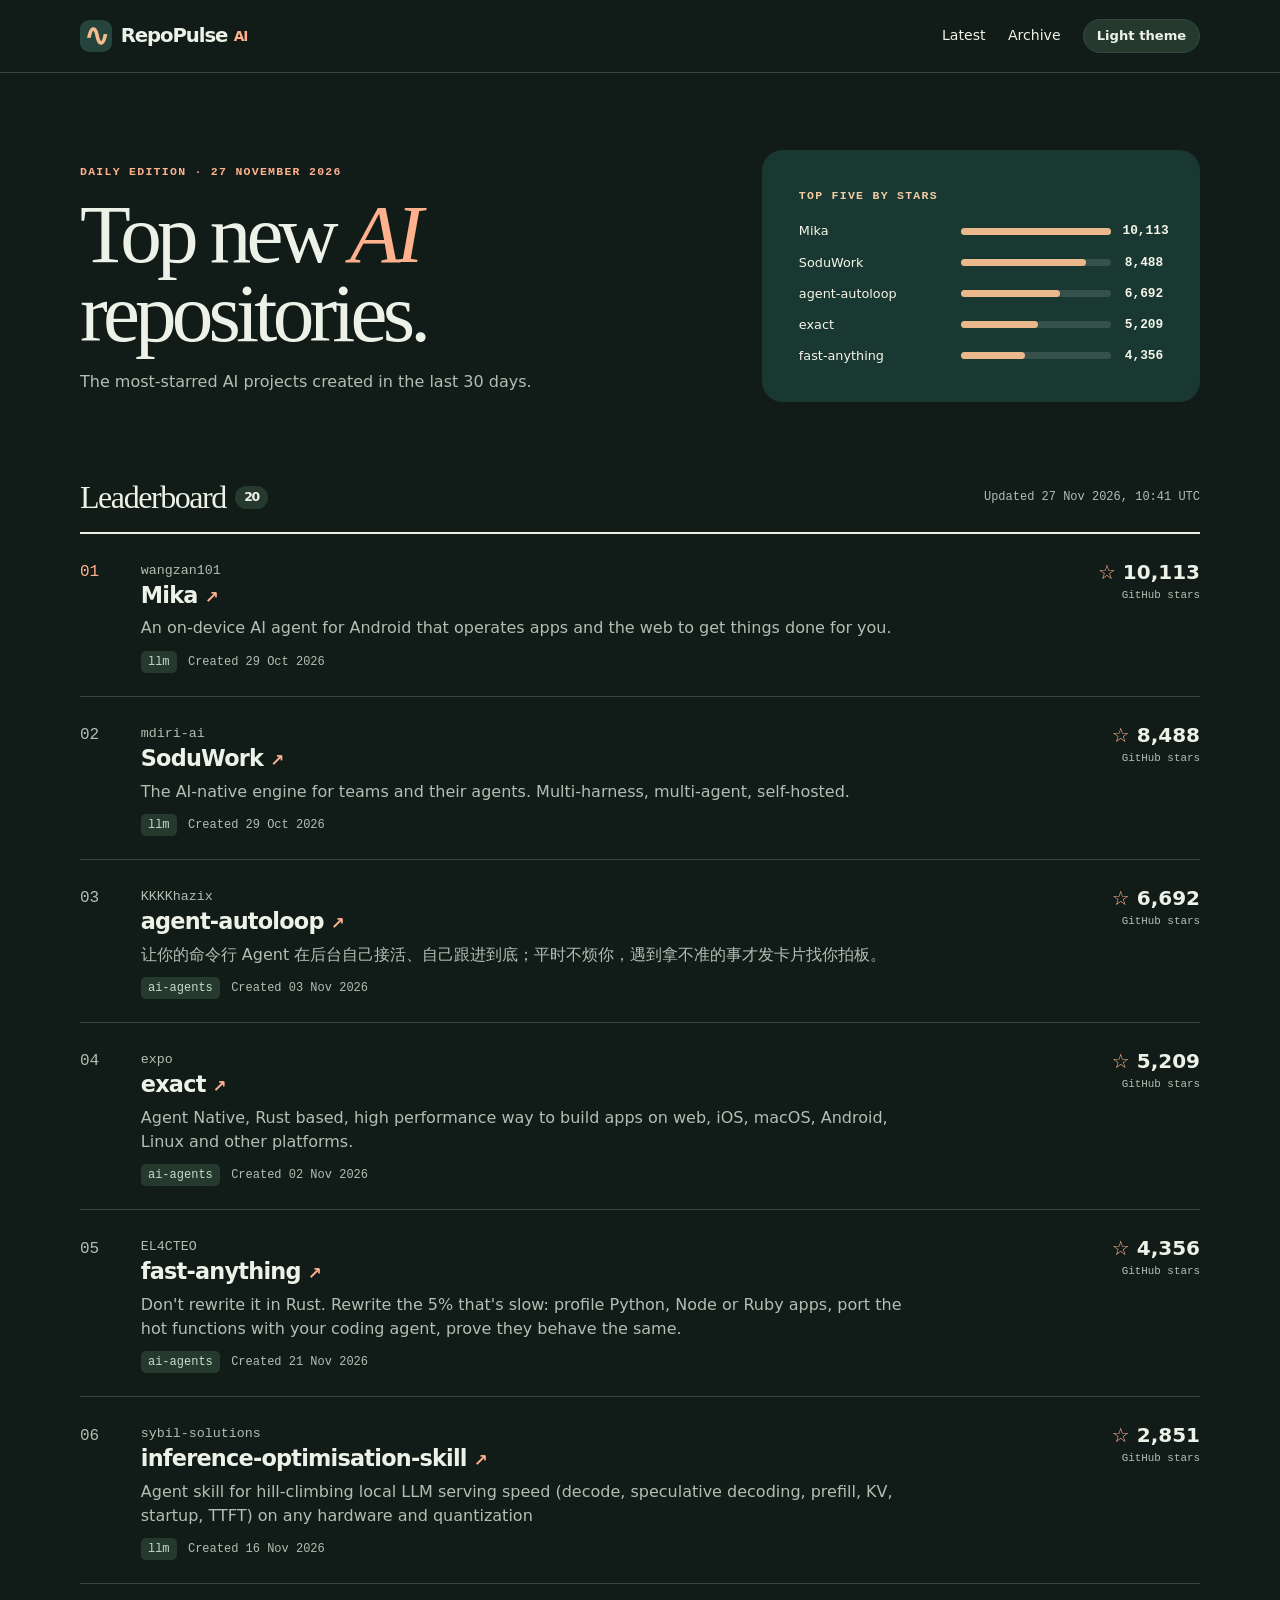
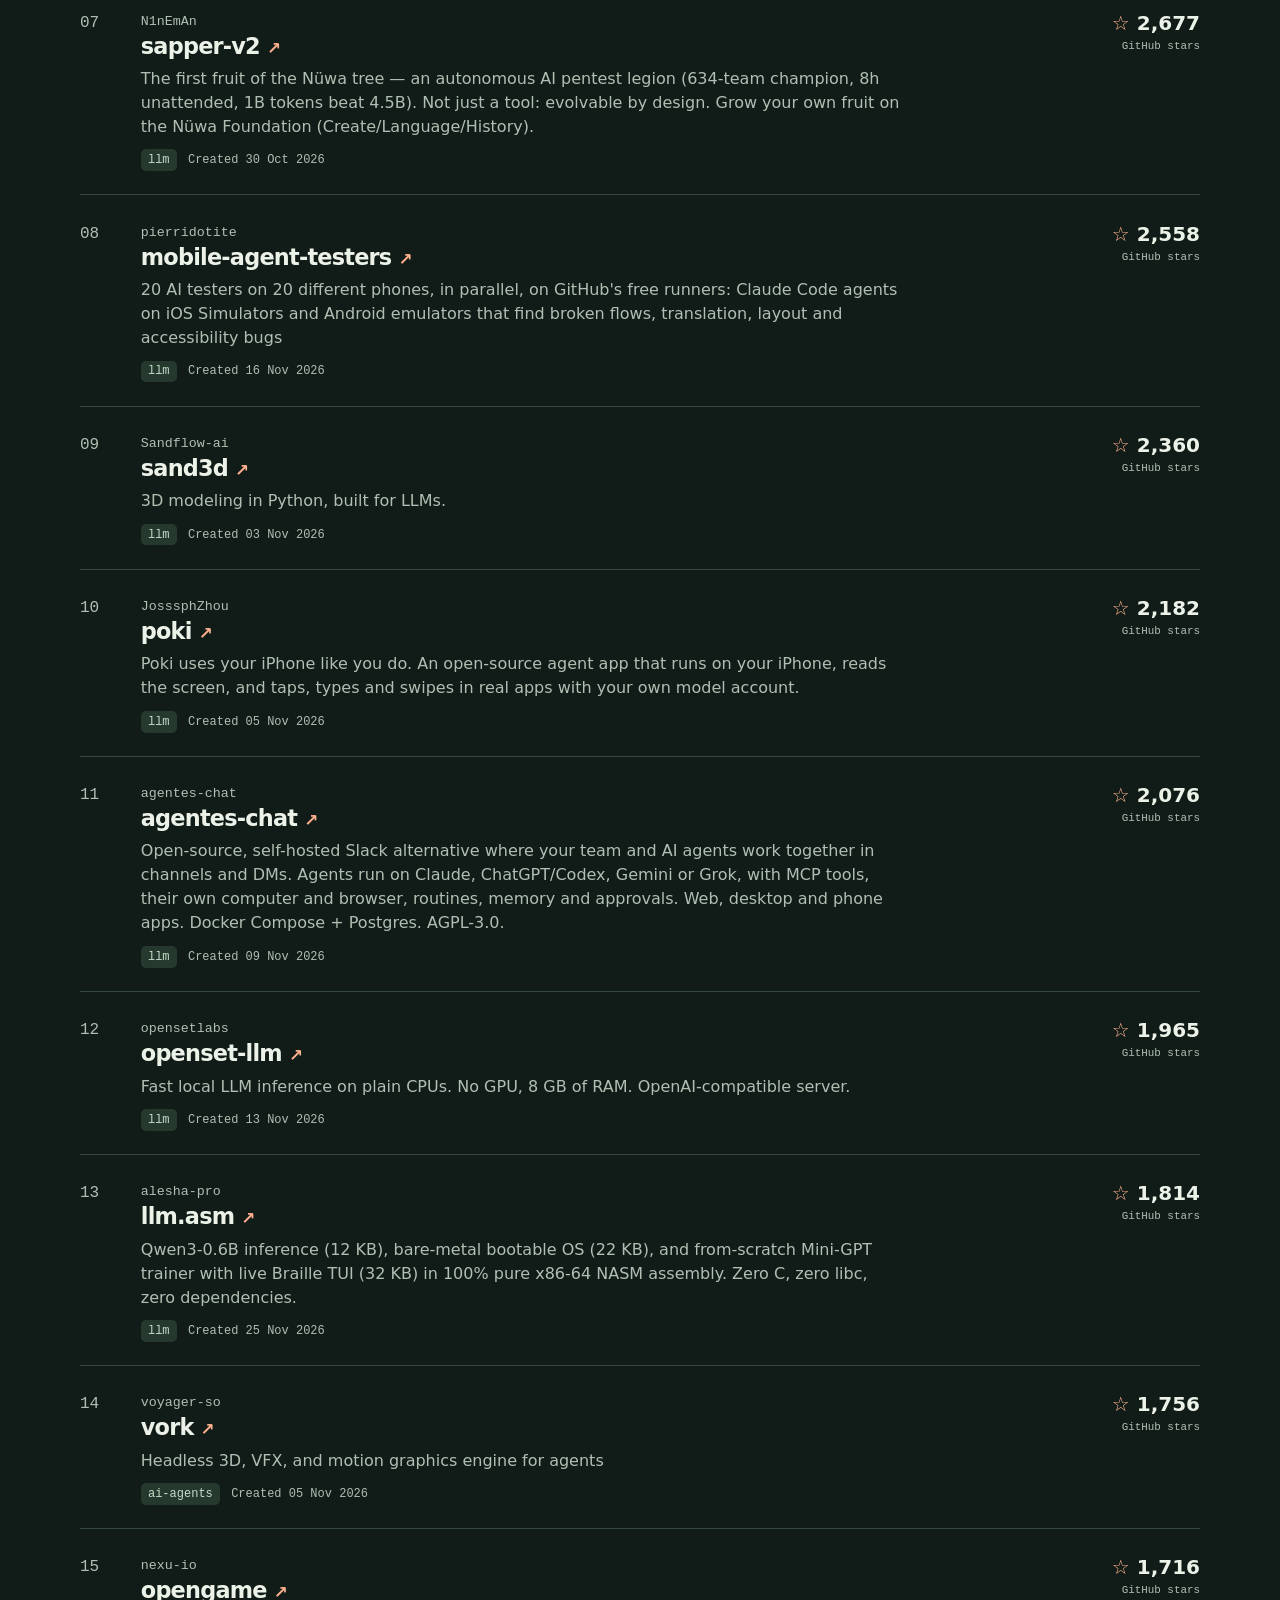
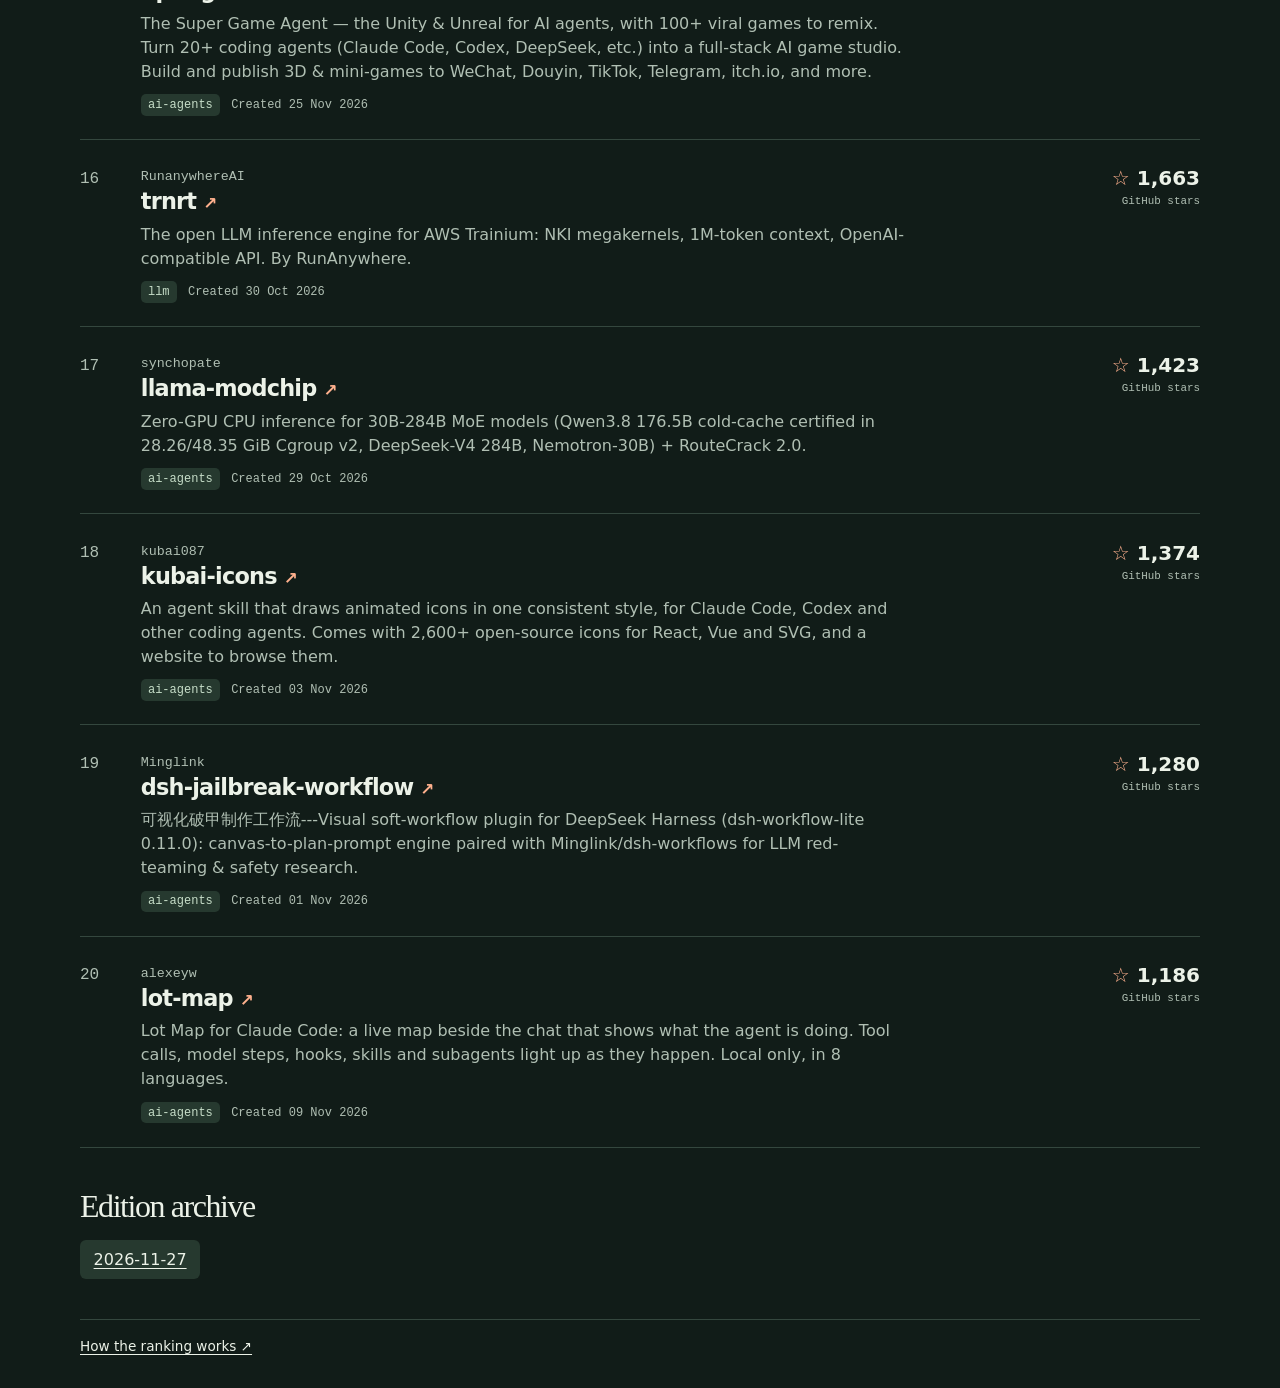
==== commit fc8f977b: "Record daily AI repository observation" ====
--- a/editions/2026-11-27/index.html
+++ b/editions/2026-11-27/index.html
@@ -1,8 +1,36 @@
-<!doctype html><html lang="en"><head><meta charset="utf-8">
+<!doctype html><html lang="en" data-theme="dark"><head><meta charset="utf-8">
 <meta name="viewport" content="width=device-width, initial-scale=1">
+<script>(() => {
+  const key = "repopulse-ai-theme";
+  const root = document.documentElement;
+  try {
+    if (localStorage.getItem(key) === "light") root.dataset.theme = "light";
+  } catch {
+    // Storage can be unavailable in private browsing.
+  }
+
+  document.addEventListener("DOMContentLoaded", () => {
+    const button = document.getElementById("theme-switch");
+    const updateLabel = () => {
+      button.textContent = root.dataset.theme === "light" ? "Dark theme" : "Light theme";
+    };
+    updateLabel();
+    button.hidden = false;
+    button.addEventListener("click", () => {
+      root.dataset.theme = root.dataset.theme === "light" ? "dark" : "light";
+      updateLabel();
+      try {
+        localStorage.setItem(key, root.dataset.theme);
+      } catch {
+        // The selected theme still applies for this page.
+      }
+    });
+  });
+})();
+</script>
 <title>27 November 2026 | RepoPulse AI</title><link rel="stylesheet" href="../../style.css"></head>
 <body><header><div class="wrap mast"><a class="brand" href="../../"><em aria-hidden="true">∿</em> RepoPulse <b>AI</b></a>
-<nav aria-label="Main"><a href="../../">Latest</a><a href="#archive">Archive</a></nav></div></header>
+<nav aria-label="Main"><a href="../../">Latest</a><a href="#archive">Archive</a><button id="theme-switch" type="button" hidden>Light theme</button></nav></div></header>
 <main class="wrap"><section class="intro"><div><small class="edition">Daily edition · 27 November 2026</small>
 <h1>Top new <em>AI</em><br>repositories.</h1>
 <p>The most-starred AI projects created in the last 30 days.</p></div><figure><figcaption>Top five by stars</figcaption><ol class="bars"><li><span>Mika</span><i style="--width:100.00%"></i><b>10,113</b></li><li><span>SoduWork</span><i style="--width:83.93%"></i><b>8,488</b></li><li><span>agent-autoloop</span><i style="--width:66.17%"></i><b>6,692</b></li><li><span>exact</span><i style="--width:51.51%"></i><b>5,209</b></li><li><span>fast-anything</span><i style="--width:43.07%"></i><b>4,356</b></li></ol></figure></section>
--- a/style.css
+++ b/style.css
@@ -1,16 +1,22 @@
-:root{color-scheme:light;--ink:#1b302c;--muted:#53665e;--line:#d9dfd4;--paper:#f8f8f1;--accent:#ad442e;font:16px/1.5 "DM Sans",system-ui,sans-serif;color:var(--ink);background:var(--paper)}
+:root{color-scheme:dark;--ink:#ecf2e8;--muted:#b0bfb3;--line:#34473e;--paper:#111c18;--accent:#ffb18e;--surface:#26392f;--tag:#c6ddc8;font:16px/1.5 "DM Sans",system-ui,sans-serif;color:var(--ink);background:var(--paper)}
+:root[data-theme="light"]{color-scheme:light;--ink:#1b302c;--muted:#53665e;--line:#d9dfd4;--paper:#f8f8f1;--accent:#ad442e;--surface:#e3ebdf;--tag:#365548}
 *{box-sizing:border-box}body,figure,ol,ul,h1,h2,p{margin:0}ol,ul{padding:0;list-style:none}.wrap{width:min(1120px,91%);margin:auto}
 a{color:inherit;text-underline-offset:.2em}a:focus-visible{outline:3px solid #bf614b;outline-offset:4px}
 header{border-bottom:1px solid var(--line)}.mast,.brand,nav,.meta,.sectionhead,.sectionhead h2{display:flex;align-items:center}.mast,.sectionhead{justify-content:space-between}
 .mast{min-height:72px}.brand{gap:.4rem;font-size:1.23rem;font-weight:780;letter-spacing:-.055em;text-decoration:none}.brand b{font-size:.7em;color:var(--accent)}
-.brand em{display:grid;place-items:center;width:32px;height:32px;margin-right:.15rem;border-radius:9px;color:#f4bd8e;background:var(--ink);font:700 30px/1 Georgia,serif}
+.brand em{display:grid;place-items:center;width:32px;height:32px;margin-right:.15rem;border-radius:9px;color:#f4bd8e;background:#25443b;font:700 30px/1 Georgia,serif}
 nav{gap:1.4rem}nav a{font-size:.88rem;text-decoration:none}nav a:hover,h2 a:hover{text-decoration:underline}
 .intro{display:grid;grid-template-columns:minmax(0,1.15fr) minmax(0,.85fr);gap:8%;align-items:center;padding:clamp(2.2rem,6vw,5rem) 0}
 .edition,figcaption,.rank,.sectionhead>span,.row small,.meta,.bars b{font-family:"IBM Plex Mono",ui-monospace,monospace}
 .edition,figcaption{text-transform:uppercase;letter-spacing:.11em;font-size:.72rem;font-weight:650}.edition{color:var(--accent)}h1{font:500 clamp(3rem,6.5vw,5.7rem)/.96 "Instrument Serif",Georgia,serif;letter-spacing:-.058em;margin:.8rem 0 1rem}h1 em{color:var(--accent)}.intro p,.row p{color:var(--muted)}
 figure{background:#193832;color:#f6f5e9;padding:clamp(1.3rem,3vw,2.3rem);border-radius:1.3rem}figcaption{color:#f2cca5;margin-bottom:1.1rem}
 .bars{display:grid;gap:.75rem}.bars li{display:grid;grid-template-columns:minmax(0,1fr) minmax(0,1fr) 5ch;align-items:center;gap:.75rem;font-size:.8rem}.bars li span{overflow:hidden;text-overflow:ellipsis;white-space:nowrap}.bars b{text-align:right}.bars i{height:7px;background:#355149;border-radius:8px}.bars i:before{content:"";display:block;width:var(--width);height:100%;background:#ebb88e;border-radius:inherit}
-.sectionhead{gap:.7rem;flex-wrap:wrap;border-bottom:2px solid var(--ink);padding-bottom:1rem}.sectionhead h2,#archive h2{font:500 2rem/1.15 Georgia,serif;letter-spacing:-.045em}.sectionhead h2 small{font:600 .78rem/1.8 system-ui;background:#e2eadd;margin-left:.6rem;padding:0 .55rem;border-radius:20px}.sectionhead>span,.meta{font-size:.75rem;color:var(--muted)}
-.row{display:grid;grid-template-columns:2.6rem minmax(0,1fr) auto;gap:1.2rem;align-items:start;padding:1.45rem 0;border-bottom:1px solid var(--line)}.rank{color:var(--muted);font-size:1rem;padding-top:.2rem}.row:first-child .rank{color:var(--accent)}.project{overflow-wrap:anywhere}.project>small{color:var(--muted)}.row h2{font-size:1.4rem;letter-spacing:-.035em;line-height:1.3}.row h2 a{text-decoration:none}.row h2 a:hover{text-decoration:underline}.row h2 span{font-size:.75em;color:var(--accent)}.row p{margin:.4rem 0 .65rem;max-width:75ch}.meta{gap:.7rem;flex-wrap:wrap}.meta b{background:#e3ebdf;color:#365548;border-radius:5px;padding:.12rem .45rem;font-weight:500}.row strong{text-align:right;font-size:1.25rem;font-variant-numeric:tabular-nums}.row strong span{color:var(--accent)}.row strong small{display:block;font-size:.68rem;font-weight:400;color:var(--muted)}
-#archive{padding:2.5rem 0}#archive ul{display:flex;flex-wrap:wrap;gap:.7rem;margin-top:1rem}#archive a{display:block;background:#e6ebe1;padding:.45rem .85rem;border-radius:6px}footer{padding:1rem 0 2rem;border-top:1px solid var(--line);font-size:.85rem}
+.sectionhead{gap:.7rem;flex-wrap:wrap;border-bottom:2px solid var(--ink);padding-bottom:1rem}.sectionhead h2,#archive h2{font:500 2rem/1.15 Georgia,serif;letter-spacing:-.045em}.sectionhead h2 small{font:600 .78rem/1.8 system-ui;background:var(--surface);margin-left:.6rem;padding:0 .55rem;border-radius:20px}.sectionhead>span,.meta{font-size:.75rem;color:var(--muted)}
+.row{display:grid;grid-template-columns:2.6rem minmax(0,1fr) auto;gap:1.2rem;align-items:start;padding:1.45rem 0;border-bottom:1px solid var(--line)}.rank{color:var(--muted);font-size:1rem;padding-top:.2rem}.row:first-child .rank{color:var(--accent)}.project{overflow-wrap:anywhere}.project>small{color:var(--muted)}.row h2{font-size:1.4rem;letter-spacing:-.035em;line-height:1.3}.row h2 a{text-decoration:none}.row h2 a:hover{text-decoration:underline}.row h2 span{font-size:.75em;color:var(--accent)}.row p{margin:.4rem 0 .65rem;max-width:75ch}.meta{gap:.7rem;flex-wrap:wrap}.meta b{background:var(--surface);color:var(--tag);border-radius:5px;padding:.12rem .45rem;font-weight:500}.row strong{text-align:right;font-size:1.25rem;font-variant-numeric:tabular-nums}.row strong span{color:var(--accent)}.row strong small{display:block;font-size:.68rem;font-weight:400;color:var(--muted)}
+#archive{padding:2.5rem 0}#archive ul{display:flex;flex-wrap:wrap;gap:.7rem;margin-top:1rem}#archive a{display:block;background:var(--surface);padding:.45rem .85rem;border-radius:6px}footer{padding:1rem 0 2rem;border-top:1px solid var(--line);font-size:.85rem}
 @media(max-width:720px){.intro{grid-template-columns:1fr;gap:1.6rem}.mast{min-height:60px}.row{grid-template-columns:1.6rem minmax(0,1fr) auto;gap:.5rem}.row strong{font-size:1rem}.sectionhead{align-items:start}.bars li{grid-template-columns:minmax(0,1fr) minmax(0,1.4fr) 5ch}.meta{gap:.4rem}}
+
+#theme-switch{background:var(--surface);color:var(--ink);border:1px solid var(--line);border-radius:2rem;padding:.45rem .8rem;font:600 .82rem/1.4 system-ui;cursor:pointer}
+#theme-switch:hover{border-color:var(--accent)}
+#theme-switch:focus-visible{outline:3px solid var(--accent);outline-offset:3px}
+@media(max-width:470px){.mast{flex-wrap:wrap;gap:.5rem;padding:.65rem 0}nav{gap:.65rem}}
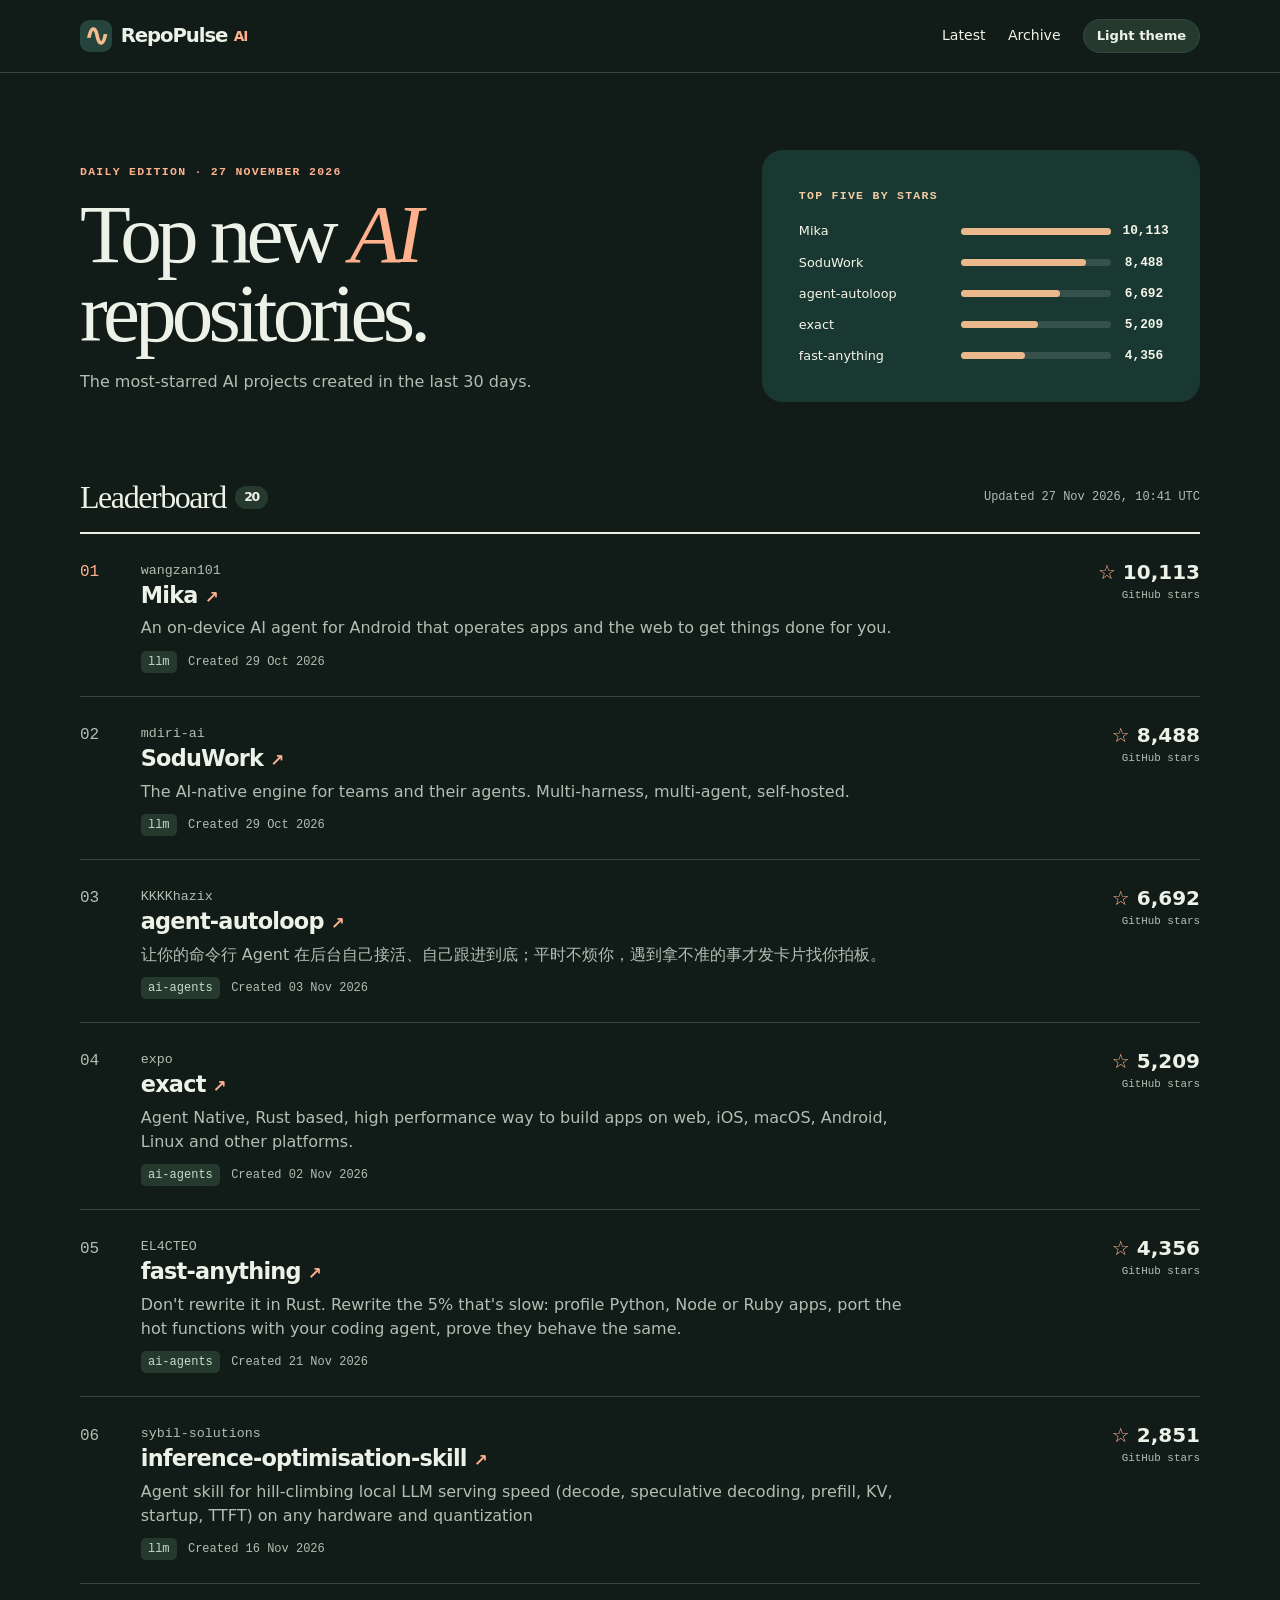
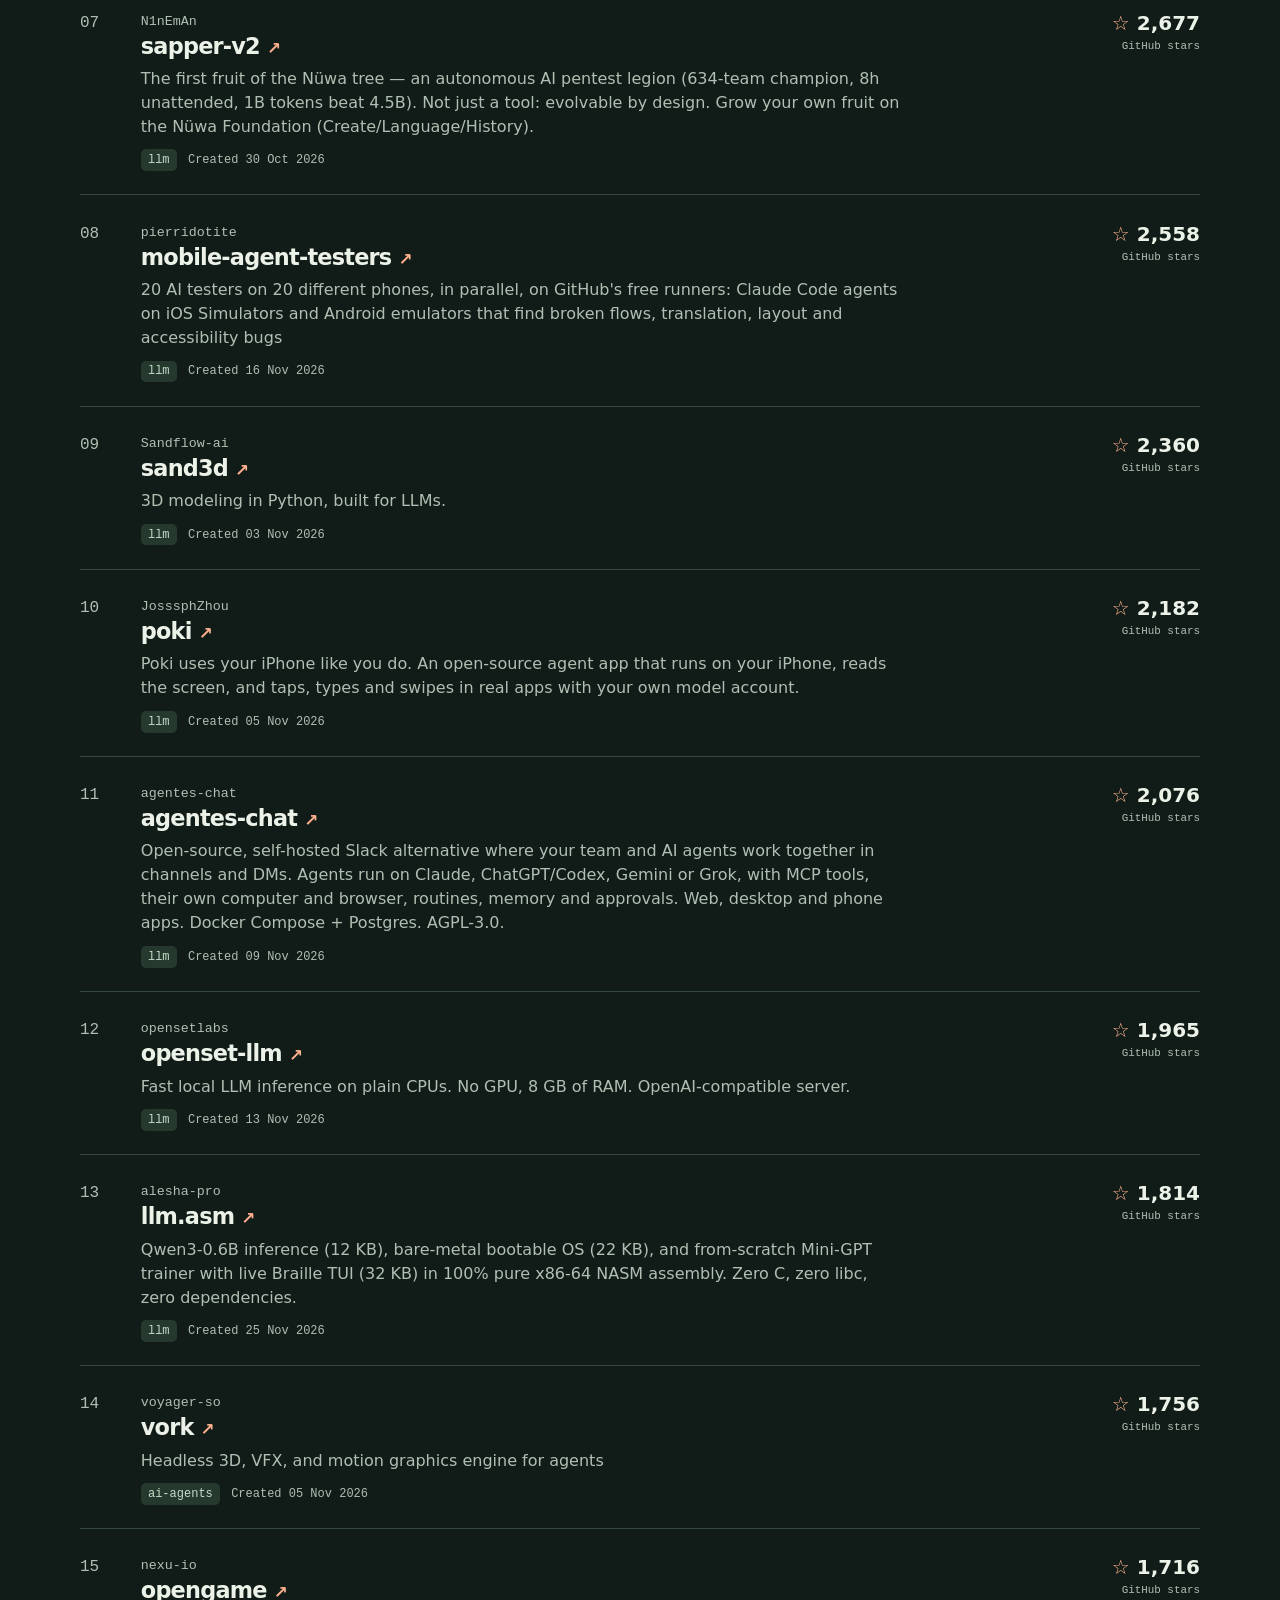
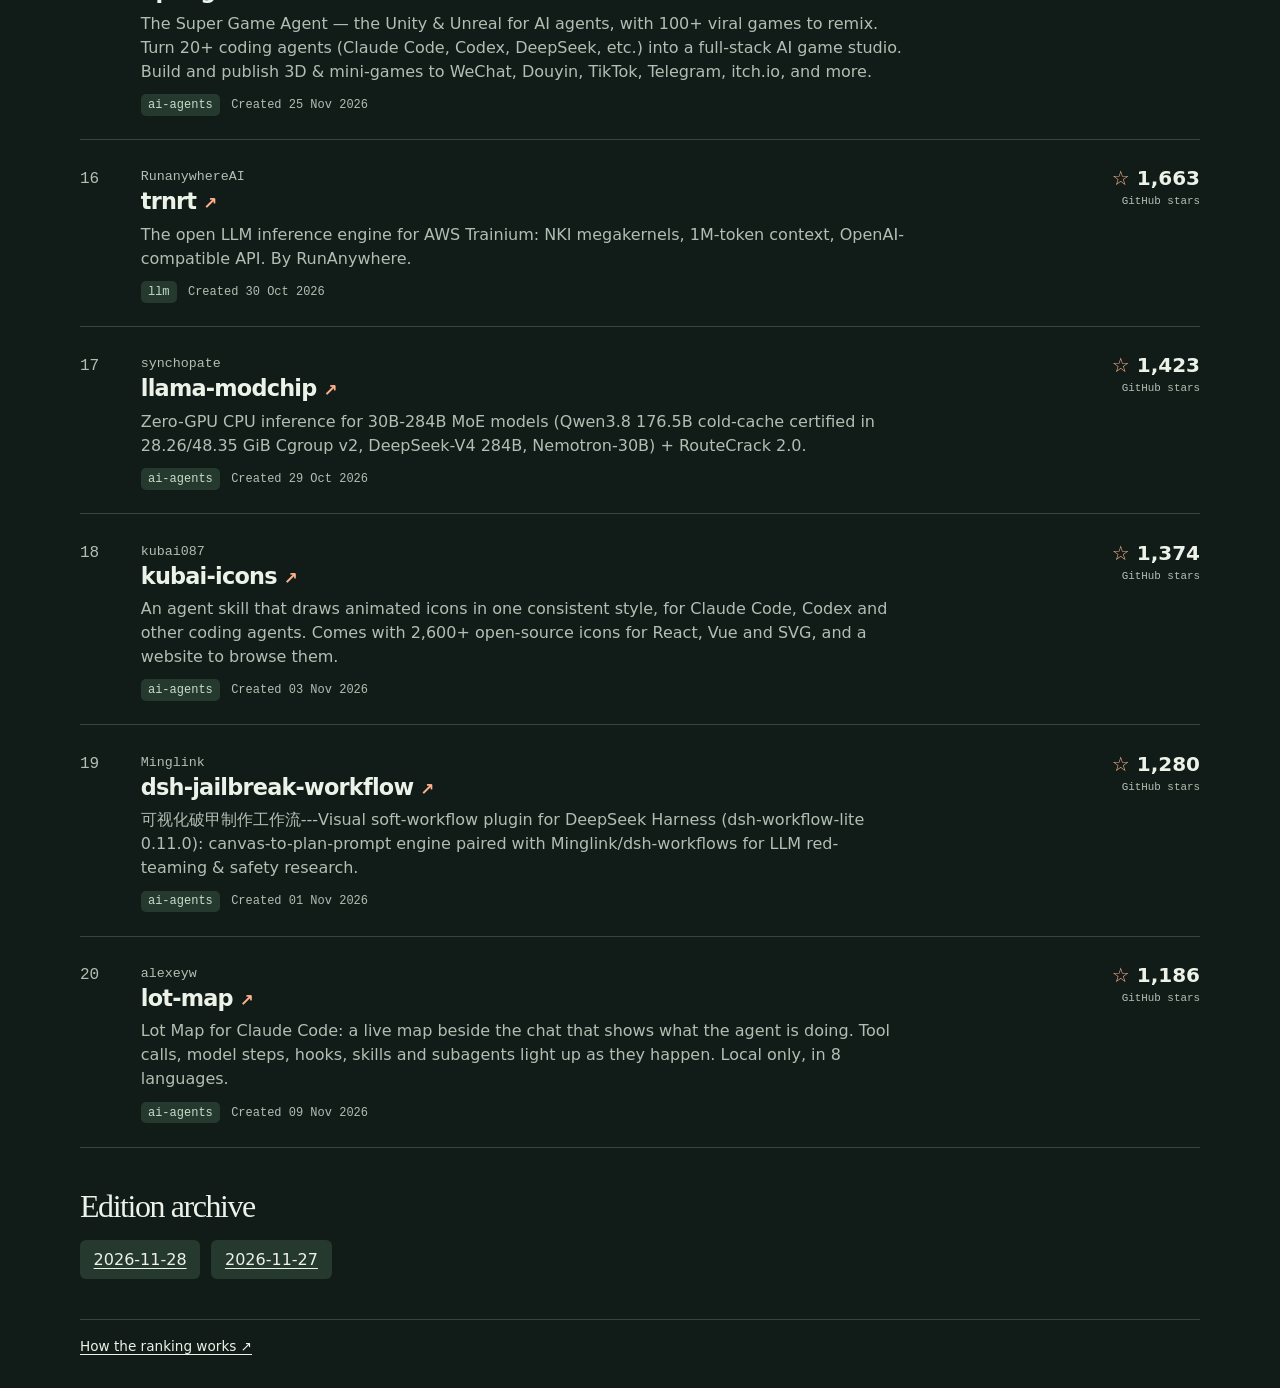
==== commit eec15dae: "Record daily AI repository observation" ====
--- a/editions/2026-11-27/index.html
+++ b/editions/2026-11-27/index.html
@@ -28,7 +28,29 @@
   });
 })();
 </script>
-<title>27 November 2026 | RepoPulse AI</title><link rel="stylesheet" href="../../style.css"></head>
+<title>27 November 2026 | RepoPulse AI</title><style>:root{color-scheme:dark;--ink:#ecf2e8;--muted:#b0bfb3;--line:#34473e;--paper:#111c18;--accent:#ffb18e;--surface:#26392f;--tag:#c6ddc8;font:16px/1.5 "DM Sans",system-ui,sans-serif;color:var(--ink);background:var(--paper)}
+:root[data-theme="light"]{color-scheme:light;--ink:#1b302c;--muted:#53665e;--line:#d9dfd4;--paper:#f8f8f1;--accent:#ad442e;--surface:#e3ebdf;--tag:#365548}
+*{box-sizing:border-box}body,figure,ol,ul,h1,h2,p{margin:0}ol,ul{padding:0;list-style:none}.wrap{width:min(1120px,91%);margin:auto}
+a{color:inherit;text-underline-offset:.2em}a:focus-visible{outline:3px solid #bf614b;outline-offset:4px}
+header{border-bottom:1px solid var(--line)}.mast,.brand,nav,.meta,.sectionhead,.sectionhead h2{display:flex;align-items:center}.mast,.sectionhead{justify-content:space-between}
+.mast{min-height:72px}.brand{gap:.4rem;font-size:1.23rem;font-weight:780;letter-spacing:-.055em;text-decoration:none}.brand b{font-size:.7em;color:var(--accent)}
+.brand em{display:grid;place-items:center;width:32px;height:32px;margin-right:.15rem;border-radius:9px;color:#f4bd8e;background:#25443b;font:700 30px/1 Georgia,serif}
+nav{gap:1.4rem}nav a{font-size:.88rem;text-decoration:none}nav a:hover,h2 a:hover{text-decoration:underline}
+.intro{display:grid;grid-template-columns:minmax(0,1.15fr) minmax(0,.85fr);gap:8%;align-items:center;padding:clamp(2.2rem,6vw,5rem) 0}
+.edition,figcaption,.rank,.sectionhead>span,.row small,.meta,.bars b{font-family:"IBM Plex Mono",ui-monospace,monospace}
+.edition,figcaption{text-transform:uppercase;letter-spacing:.11em;font-size:.72rem;font-weight:650}.edition{color:var(--accent)}h1{font:500 clamp(3rem,6.5vw,5.7rem)/.96 "Instrument Serif",Georgia,serif;letter-spacing:-.058em;margin:.8rem 0 1rem}h1 em{color:var(--accent)}.intro p,.row p{color:var(--muted)}
+figure{background:#193832;color:#f6f5e9;padding:clamp(1.3rem,3vw,2.3rem);border-radius:1.3rem}figcaption{color:#f2cca5;margin-bottom:1.1rem}
+.bars{display:grid;gap:.75rem}.bars li{display:grid;grid-template-columns:minmax(0,1fr) minmax(0,1fr) 5ch;align-items:center;gap:.75rem;font-size:.8rem}.bars li span{overflow:hidden;text-overflow:ellipsis;white-space:nowrap}.bars b{text-align:right}.bars i{height:7px;background:#355149;border-radius:8px}.bars i:before{content:"";display:block;width:var(--width);height:100%;background:#ebb88e;border-radius:inherit}
+.sectionhead{gap:.7rem;flex-wrap:wrap;border-bottom:2px solid var(--ink);padding-bottom:1rem}.sectionhead h2,#archive h2{font:500 2rem/1.15 Georgia,serif;letter-spacing:-.045em}.sectionhead h2 small{font:600 .78rem/1.8 system-ui;background:var(--surface);margin-left:.6rem;padding:0 .55rem;border-radius:20px}.sectionhead>span,.meta{font-size:.75rem;color:var(--muted)}
+.row{display:grid;grid-template-columns:2.6rem minmax(0,1fr) auto;gap:1.2rem;align-items:start;padding:1.45rem 0;border-bottom:1px solid var(--line)}.rank{color:var(--muted);font-size:1rem;padding-top:.2rem}.row:first-child .rank{color:var(--accent)}.project{overflow-wrap:anywhere}.project>small{color:var(--muted)}.row h2{font-size:1.4rem;letter-spacing:-.035em;line-height:1.3}.row h2 a{text-decoration:none}.row h2 a:hover{text-decoration:underline}.row h2 span{font-size:.75em;color:var(--accent)}.row p{margin:.4rem 0 .65rem;max-width:75ch}.meta{gap:.7rem;flex-wrap:wrap}.meta b{background:var(--surface);color:var(--tag);border-radius:5px;padding:.12rem .45rem;font-weight:500}.row strong{text-align:right;font-size:1.25rem;font-variant-numeric:tabular-nums}.row strong span{color:var(--accent)}.row strong small{display:block;font-size:.68rem;font-weight:400;color:var(--muted)}
+#archive{padding:2.5rem 0}#archive ul{display:flex;flex-wrap:wrap;gap:.7rem;margin-top:1rem}#archive a{display:block;background:var(--surface);padding:.45rem .85rem;border-radius:6px}footer{padding:1rem 0 2rem;border-top:1px solid var(--line);font-size:.85rem}
+@media(max-width:720px){.intro{grid-template-columns:1fr;gap:1.6rem}.mast{min-height:60px}.row{grid-template-columns:1.6rem minmax(0,1fr) auto;gap:.5rem}.row strong{font-size:1rem}.sectionhead{align-items:start}.bars li{grid-template-columns:minmax(0,1fr) minmax(0,1.4fr) 5ch}.meta{gap:.4rem}}
+
+#theme-switch{background:var(--surface);color:var(--ink);border:1px solid var(--line);border-radius:2rem;padding:.45rem .8rem;font:600 .82rem/1.4 system-ui;cursor:pointer}
+#theme-switch:hover{border-color:var(--accent)}
+#theme-switch:focus-visible{outline:3px solid var(--accent);outline-offset:3px}
+@media(max-width:470px){.mast{flex-wrap:wrap;gap:.5rem;padding:.65rem 0}nav{gap:.65rem}}
+</style></head>
 <body><header><div class="wrap mast"><a class="brand" href="../../"><em aria-hidden="true">∿</em> RepoPulse <b>AI</b></a>
 <nav aria-label="Main"><a href="../../">Latest</a><a href="#archive">Archive</a><button id="theme-switch" type="button" hidden>Light theme</button></nav></div></header>
 <main class="wrap"><section class="intro"><div><small class="edition">Daily edition · 27 November 2026</small>
@@ -115,6 +137,6 @@
 <p>Lot Map for Claude Code: a live map beside the chat that shows what the agent is doing. Tool calls, model steps, hooks, skills and subagents light up as they happen. Local only, in 8 languages.</p><div class="meta"><b>ai-agents</b>
 <span>Created <time datetime="2026-11-09">09 Nov 2026</time></span></div></div>
 <strong><span aria-hidden="true">☆</span> 1,186<small>GitHub stars</small></strong></li></ol></section>
-<section id="archive"><h2>Edition archive</h2><ul><li><a href="../../editions/2026-11-27/">2026-11-27</a></li></ul></section>
+<section id="archive"><h2>Edition archive</h2><ul><li><a href="../../editions/2026-11-28/">2026-11-28</a></li><li><a href="../../editions/2026-11-27/">2026-11-27</a></li></ul></section>
 <footer><a href="https://github.com/Devparihar5/repopulse-ai#ranking">How the ranking works ↗</a></footer>
 </main></body></html>
